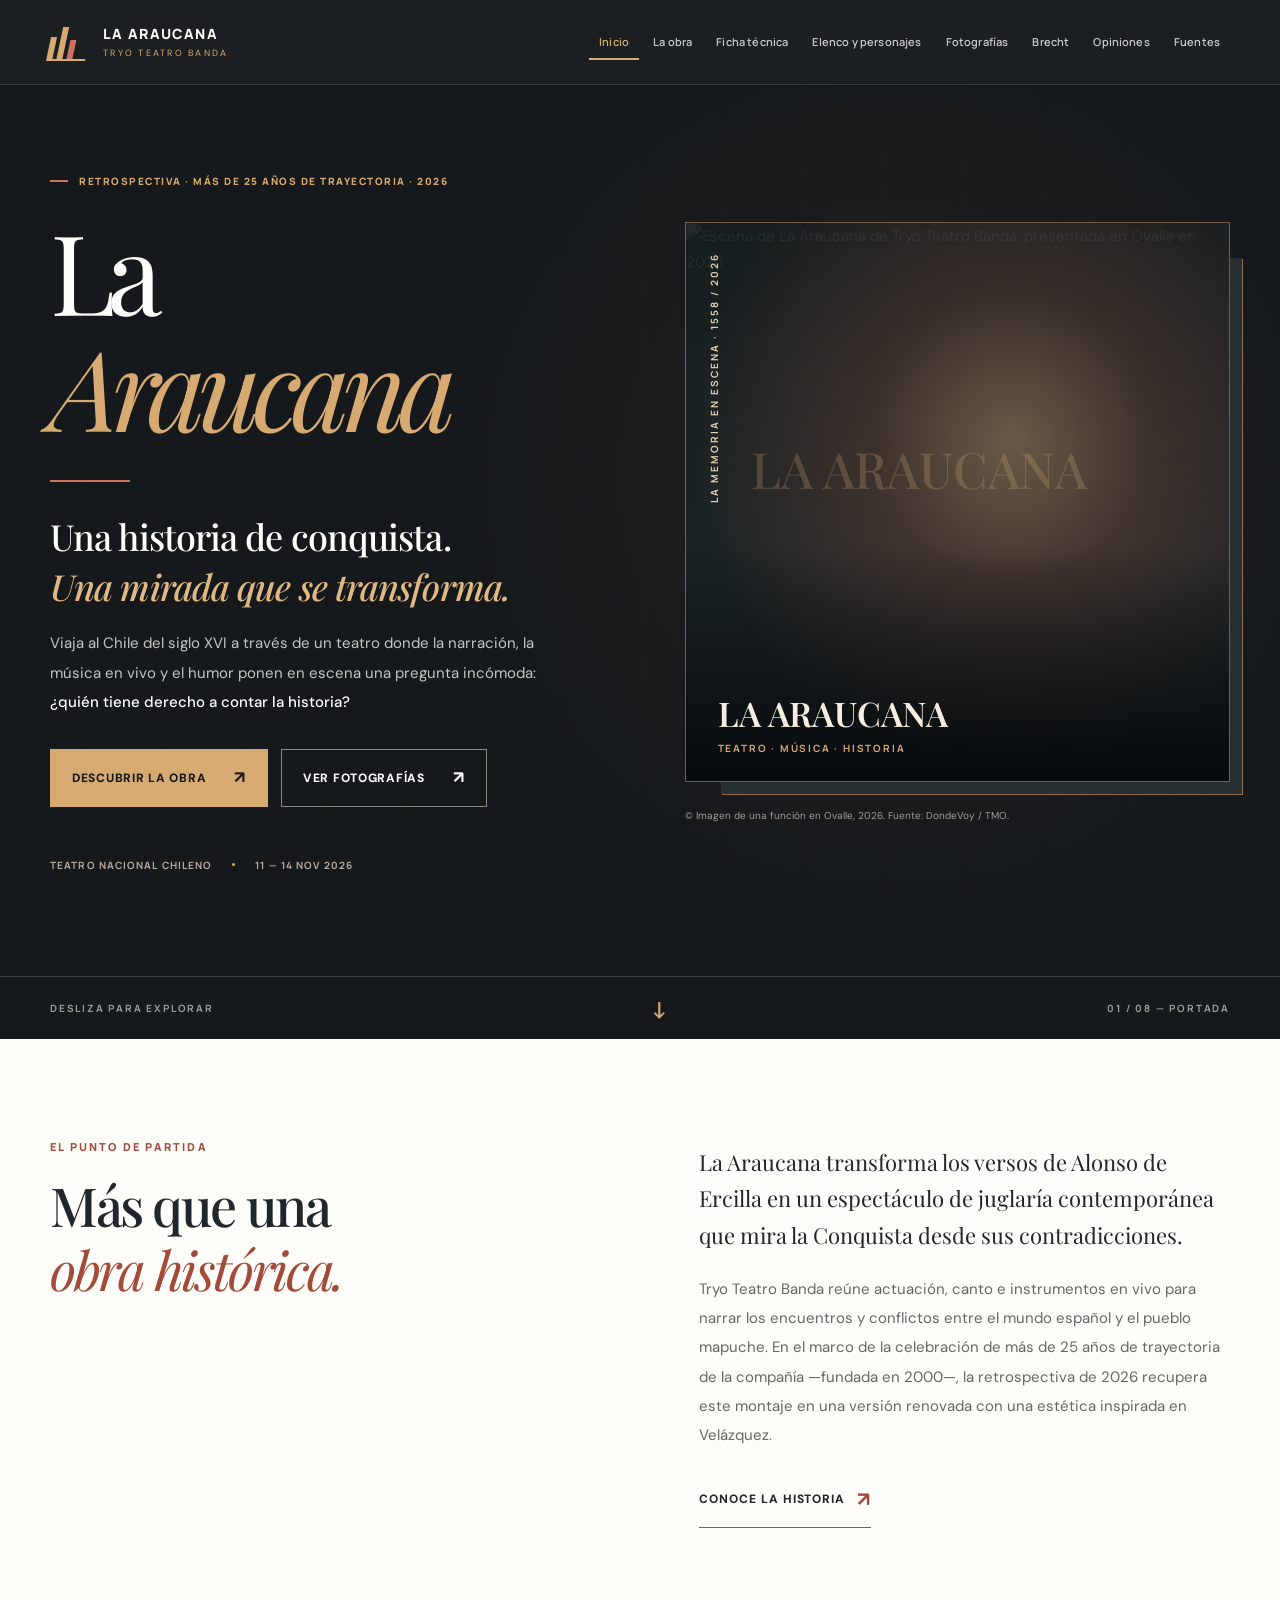
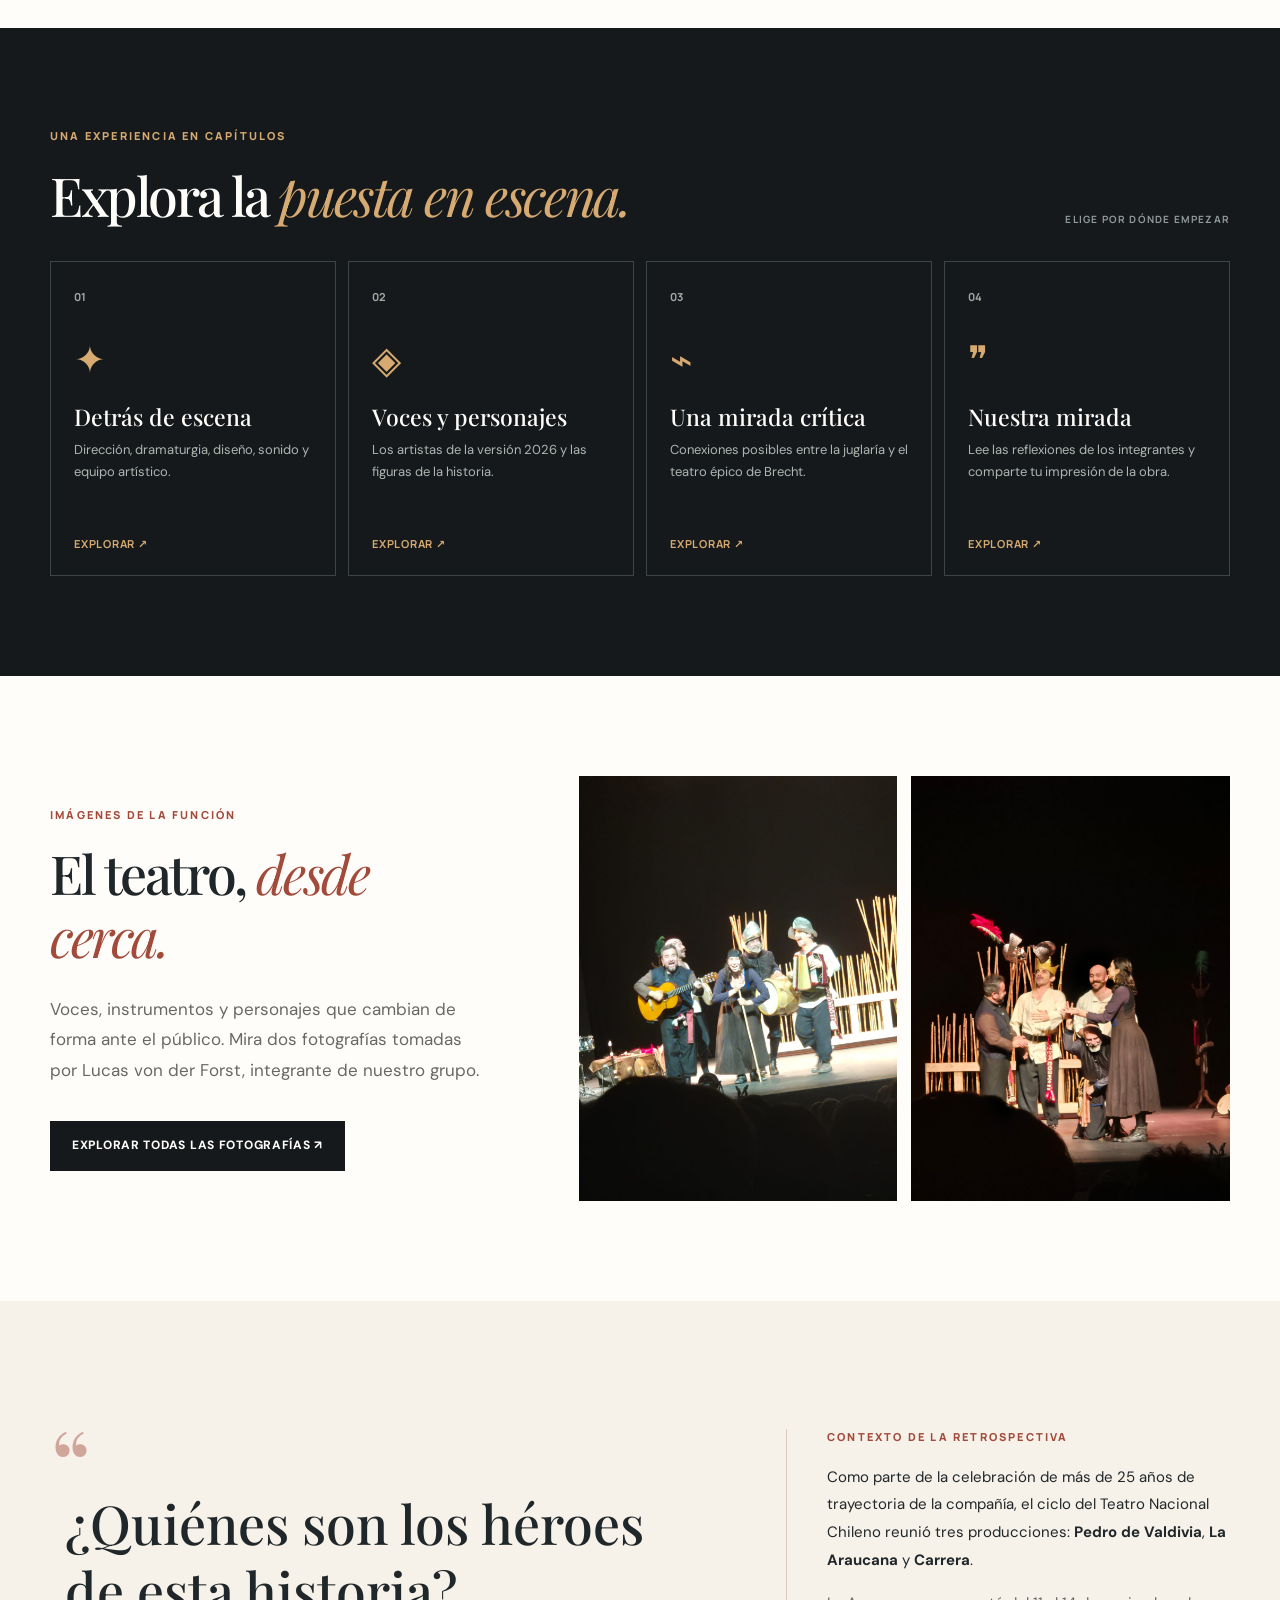
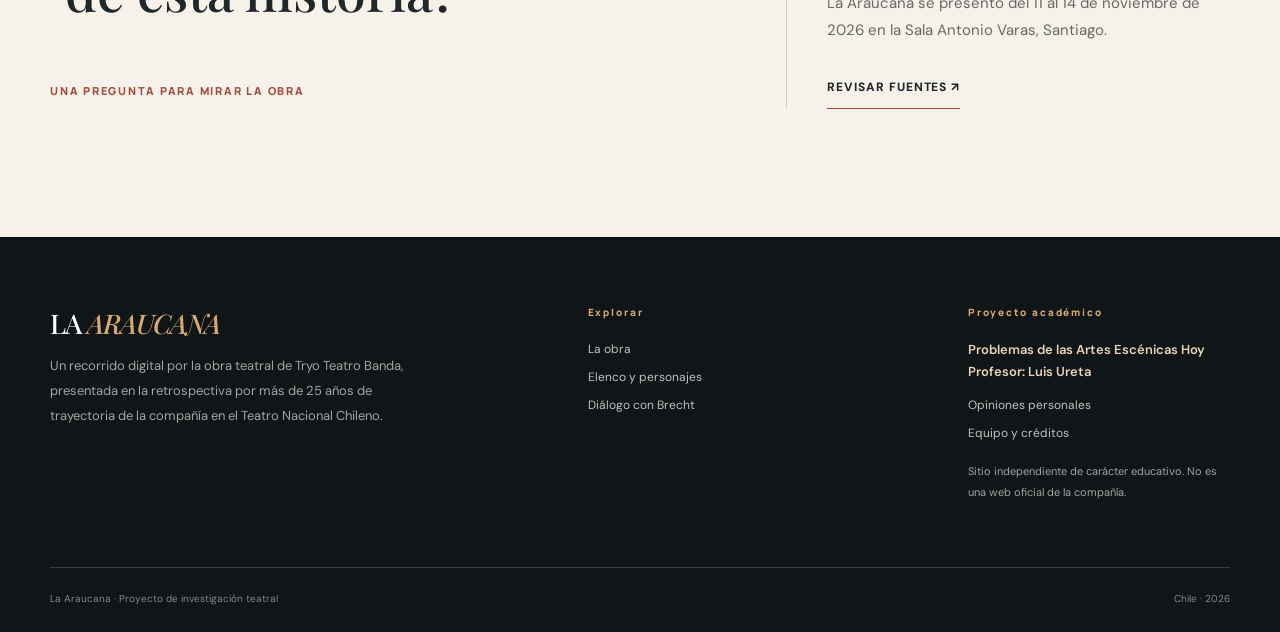
==== index.html @ 168eae2e "Initial commit via Netlify [skip ci]" ====
<!DOCTYPE html>
<html lang="es-CL">
<head>
  <meta charset="utf-8"><meta name="viewport" content="width=device-width, initial-scale=1">
  <meta name="description" content="Descubre La Araucana, obra de Tryo Teatro Banda en la retrospectiva de 2026.">
  <meta name="theme-color" content="#15191c">
  <title>Inicio · La Araucana | Tryo Teatro Banda</title>
  <link rel="icon" href="assets/favicon.svg" type="image/svg+xml">
  <link rel="preconnect" href="https://fonts.googleapis.com">
  <link rel="preconnect" href="https://fonts.gstatic.com" crossorigin>
  <link href="https://fonts.googleapis.com/css2?family=DM+Sans:wght@400;500;600;700&family=Manrope:wght@400;500;600;700;800&family=Playfair+Display:wght@400;500;600;700;800&display=swap" rel="stylesheet">
  <link rel="stylesheet" href="css/styles.css">
</head>
<body data-page="index">
  <div class="scroll-progress" id="progress"></div>
  <a href="#principal" class="skip">Saltar al contenido</a>
  <header class="topbar">
    <div class="topbar-inner wrap">
      <a class="brand" href="index.html" aria-label="La Araucana, volver a inicio"><span class="mark" aria-hidden="true"><span></span><span></span><span></span></span><span class="brand-text"><strong>LA ARAUCANA</strong><small>TRYO TEATRO BANDA</small></span></a>
      <button class="menu-toggle" aria-label="Abrir navegación" aria-expanded="false" aria-controls="site-nav"><span></span><span></span><span></span></button>
      <nav class="site-nav" id="site-nav" aria-label="Navegación principal"><a href="index.html" class="nav-link is-active">Inicio</a><a href="obra.html" class="nav-link ">La obra</a><a href="ficha.html" class="nav-link ">Ficha técnica</a><a href="elenco.html" class="nav-link ">Elenco y personajes</a><a href="galeria.html" class="nav-link ">Fotografías</a><a href="brecht.html" class="nav-link ">Brecht</a><a href="opiniones.html" class="nav-link ">Opiniones</a><a href="fuentes.html" class="nav-link ">Fuentes</a></nav>
    </div>
  </header>
  <main id="principal">
<section class="hero full-bleed">
 <div class="hero-pattern"></div>
 <div class="wrap hero-grid">
  <div class="hero-copy fade-up">
   <div class="eyebrow"><span class="line-dot"></span> RETROSPECTIVA · MÁS DE 25 AÑOS DE TRAYECTORIA · 2026</div>
   <h1>La <em>Araucana</em><span class="heading-rule"></span></h1>
   <p class="hero-subtitle">Una historia de conquista. <br><i>Una mirada que se transforma.</i></p>
   <p class="hero-text">Viaja al Chile del siglo XVI a través de un teatro donde la narración, la música en vivo y el humor ponen en escena una pregunta incómoda: <strong>¿quién tiene derecho a contar la historia?</strong></p>
   <div class="hero-actions"><a class="button button-gold" href="obra.html">Descubrir la obra <span aria-hidden="true">↗</span></a><a class="button button-outline" href="galeria.html">Ver fotografías <span aria-hidden="true">↗</span></a></div>
   <div class="hero-meta"><span>TEATRO NACIONAL CHILENO</span><span class="meta-divider"></span><span>11 — 14 NOV 2026</span></div>
  </div>
  <div class="hero-art fade-up" style="--delay:150ms">
   <div class="art-frame"><div class="art-grain"></div><img src="https://dondevoy.cl/storage/event-images/discovered/2026/06/a11fb6b6-598c-489b-8b5e-9c3e6ddb1957.jpg" loading="eager" alt="Escena de La Araucana de Tryo Teatro Banda, presentada en Ovalle en 2026" data-img-fallback><div class="art-overlay"></div><div class="art-vertical">LA MEMORIA EN ESCENA · 1558 / 2026</div><div class="art-caption">LA ARAUCANA <span>TEATRO · MÚSICA · HISTORIA</span></div></div>
   <div class="art-corner">© Imagen de una función en Ovalle, 2026. Fuente: DondeVoy / TMO.</div>
  </div>
 </div>
 <div class="hero-bottom"><div class="wrap hero-bottom-inner"><span>DESLIZA PARA EXPLORAR</span><span class="scroll-arrow">↓</span><span>01 / 08 — PORTADA</span></div></div>
</section>
<section class="section section-light"><div class="wrap intro-grid"><div><div class="kicker">EL PUNTO DE PARTIDA</div><h2 class="display">Más que una<br><em>obra histórica.</em></h2></div><div><p class="lead">La Araucana transforma los versos de Alonso de Ercilla en un espectáculo de juglaría contemporánea que mira la Conquista desde sus contradicciones.</p><p>Tryo Teatro Banda reúne actuación, canto e instrumentos en vivo para narrar los encuentros y conflictos entre el mundo español y el pueblo mapuche. En el marco de la celebración de más de 25 años de trayectoria de la compañía —fundada en 2000—, la retrospectiva de 2026 recupera este montaje en una versión renovada con una estética inspirada en Velázquez.</p><a class="text-link" href="obra.html">Conoce la historia <span>↗</span></a></div></div></section>
<section class="section section-dark"><div class="wrap"><div class="section-head"><div><div class="kicker gold">UNA EXPERIENCIA EN CAPÍTULOS</div><h2 class="display white">Explora la <em>puesta en escena.</em></h2></div><span class="side-note">ELIGE POR DÓNDE EMPEZAR</span></div><div class="feature-grid">
<a class="feature-card" href="ficha.html"><span class="feature-number">01</span><span class="feature-symbol">✦</span><h3>Detrás de escena</h3><p>Dirección, dramaturgia, diseño, sonido y equipo artístico.</p><span class="feature-arrow">Explorar ↗</span></a>
<a class="feature-card" href="elenco.html"><span class="feature-number">02</span><span class="feature-symbol">◈</span><h3>Voces y personajes</h3><p>Los artistas de la versión 2026 y las figuras de la historia.</p><span class="feature-arrow">Explorar ↗</span></a>
<a class="feature-card" href="brecht.html"><span class="feature-number">03</span><span class="feature-symbol">⌁</span><h3>Una mirada crítica</h3><p>Conexiones posibles entre la juglaría y el teatro épico de Brecht.</p><span class="feature-arrow">Explorar ↗</span></a>
<a class="feature-card" href="opiniones.html"><span class="feature-number">04</span><span class="feature-symbol">❞</span><h3>Nuestra mirada</h3><p>Lee las reflexiones de los integrantes y comparte tu impresión de la obra.</p><span class="feature-arrow">Explorar ↗</span></a>
</div></div></section>
<section class="section section-light"><div class="wrap home-photo-section"><div><div class="kicker">IMÁGENES DE LA FUNCIÓN</div><h2 class="display">El teatro, <em>desde cerca.</em></h2><p class="section-lead">Voces, instrumentos y personajes que cambian de forma ante el público. Mira dos fotografías tomadas por Lucas von der Forst, integrante de nuestro grupo.</p><a class="button button-dark" href="galeria.html">Explorar todas las fotografías ↗</a></div><div class="home-photo-grid"><a href="galeria.html" aria-label="Visitar galería de fotografías"><img loading="lazy" src="assets/funcion-foto-01.jpg" alt="Actores músicos interpretando La Araucana en escena"></a><a href="galeria.html" aria-label="Visitar galería de fotografías"><img loading="lazy" src="assets/funcion-foto-02.jpg" alt="Personajes de La Araucana durante una escena"></a></div></div></section>
<section class="section section-parchment"><div class="wrap poster-strip"><div class="poster-quote"><span>“</span><p>¿Quiénes son los héroes<br>de esta historia?</p><small>UNA PREGUNTA PARA MIRAR LA OBRA</small></div><div class="poster-aside"><div class="kicker">CONTEXTO DE LA RETROSPECTIVA</div><p>Como parte de la celebración de más de 25 años de trayectoria de la compañía, el ciclo del Teatro Nacional Chileno reunió tres producciones: <strong>Pedro de Valdivia</strong>, <strong>La Araucana</strong> y <strong>Carrera</strong>.</p><p class="muted">La Araucana se presentó del 11 al 14 de noviembre de 2026 en la Sala Antonio Varas, Santiago.</p><a class="text-link" href="fuentes.html">Revisar fuentes ↗</a></div></div></section>
</main>
  <footer class="footer">
    <div class="wrap footer-grid">
      <div><div class="footer-brand">LA <em>ARAUCANA</em></div><p>Un recorrido digital por la obra teatral de Tryo Teatro Banda, presentada en la retrospectiva por más de 25 años de trayectoria de la compañía en el Teatro Nacional Chileno.</p></div>
      <div><div class="footer-eyebrow">Explorar</div><a href="obra.html">La obra</a><a href="elenco.html">Elenco y personajes</a><a href="brecht.html">Diálogo con Brecht</a></div>
      <div><div class="footer-eyebrow">Proyecto académico</div><p class="footer-course">Problemas de las Artes Escénicas Hoy<br>Profesor: Luis Ureta</p><a href="opiniones.html">Opiniones personales</a><a href="fuentes.html#equipo">Equipo y créditos</a><p class="footer-small">Sitio independiente de carácter educativo. No es una web oficial de la compañía.</p></div>
    </div><div class="wrap footer-bottom"><span>La Araucana · Proyecto de investigación teatral</span><span>Chile · 2026</span></div>
  </footer>
  <script defer src="js/main.js"></script>
</body></html>
---- css/styles.css ----
:root{--dark:#15191c;--dark2:#20272a;--dark3:#292e30;--paper:#f6f1e9;--white:#fffdf9;--pale:#ede5d8;--gold:#d6aa70;--red:#a34b3b;--red-light:#cb7160;--ink:#20272a;--muted:#686865;--border:#d8cdbc;--border-dark:#444848;--font-body:'DM Sans',system-ui,-apple-system,sans-serif;--font-heading:'Playfair Display',Georgia,serif;--font-display:'Manrope',system-ui,sans-serif}
*{box-sizing:border-box}html{scroll-behavior:smooth}body{margin:0;font:400 15px/1.75 var(--font-body);color:var(--ink);background:var(--paper);-webkit-font-smoothing:antialiased}a{color:inherit;text-decoration:none}a:focus-visible,button:focus-visible,input:focus-visible,textarea:focus-visible,select:focus-visible{outline:3px solid var(--gold);outline-offset:3px}button,input,textarea,select{font:inherit}button{cursor:pointer}img{max-width:100%;display:block}.wrap{width:min(1180px,calc(100% - 64px));margin-inline:auto}.skip{position:absolute;top:-100px;left:20px;z-index:999;color:#fff;background:var(--red);padding:8px 16px}.skip:focus{top:12px}.scroll-progress{position:fixed;top:0;left:0;height:3px;width:0;background:var(--gold);z-index:9999;pointer-events:none}.topbar{position:sticky;top:0;z-index:100;background:rgba(20,24,27,.97);color:var(--white);border-bottom:1px solid rgba(255,255,255,.12);backdrop-filter:blur(20px)}.topbar-inner{min-height:84px;display:flex;align-items:center;justify-content:space-between;gap:30px}.brand{display:flex;align-items:center;gap:14px;flex-shrink:0}.brand-text{display:flex;flex-direction:column;line-height:1.15;letter-spacing:.09em}.brand-text strong{font-family:var(--font-display);font-weight:800;font-size:14px}.brand-text small{font-size:9px;color:var(--gold);letter-spacing:.25em;margin-top:6px}.mark{height:38px;width:39px;position:relative;display:flex;align-items:flex-end;gap:4px;border-bottom:2px solid var(--gold);transform:skew(-12deg)}.mark span{width:6px;background:var(--gold);height:22px}.mark span:nth-child(2){height:32px}.mark span:nth-child(3){height:19px;background:var(--red-light)}.site-nav{display:flex;gap:4px;align-items:center;flex-wrap:wrap;justify-content:flex-end}.nav-link{font:600 11px/1.2 var(--font-display);padding:11px 10px;letter-spacing:.015em;color:#c8cbc8;transition:.2s}.nav-link:hover,.nav-link.is-active{color:var(--gold)}.nav-link.is-active{box-shadow:inset 0 -2px var(--gold)}.menu-toggle{display:none;background:none;border:0;padding:12px}.menu-toggle span{display:block;background:#f8efe4;width:25px;height:2px;margin:5px}
.section{padding:100px 0}.section-light{background:var(--white)}.section-parchment{background:var(--paper)}.section-dark{background:var(--dark);color:var(--white)}.kicker,.eyebrow{font:800 11px/1.4 var(--font-display);letter-spacing:.2em;text-transform:uppercase;color:var(--red);margin-bottom:19px}.kicker.gold{color:var(--gold)}.display{font:500 clamp(34px,4.2vw,59px)/1.18 var(--font-heading);letter-spacing:-.045em;margin:0 0 26px}.display em,.page-title em{font-weight:400;color:var(--red);font-style:italic}.display.white{color:var(--white)}.display.white em{color:var(--gold)}.lead{font-size:22px;line-height:1.65;font-family:var(--font-heading);margin-top:0}.large-copy{font:400 23px/1.55 var(--font-heading);margin-top:0}.section p{max-width:760px}.section-lead{font-size:17px;line-height:1.8;color:var(--muted);max-width:755px;margin:0 0 35px}.section-dark .section-lead{color:#abb1af}.text-link{display:inline-flex;align-items:center;gap:12px;font-weight:800;font-size:12px;letter-spacing:.08em;text-transform:uppercase;border-bottom:1px solid var(--red);padding-bottom:10px;margin-top:17px}.text-link span{color:var(--red);font-size:20px}.button{display:inline-flex;align-items:center;justify-content:space-between;gap:28px;min-height:50px;padding:13px 21px;font-weight:800;font-size:12px;text-transform:uppercase;letter-spacing:.06em;transition:transform .2s,background .2s;border:1px solid transparent;white-space:nowrap}.button:hover{transform:translateY(-3px)}.button span{font-size:17px}.button-gold{background:var(--gold);color:#15191c}.button-gold:hover{background:#e5c194}.button-red{background:var(--red);color:#fff}.button-red:hover{background:#853a30}.button-outline{color:#fff;border-color:#8b897f;background:transparent}.button-outline:hover{border-color:var(--gold);color:var(--gold)}.fade-up{animation:fadeup .85s ease both;animation-delay:var(--delay,0ms)}@keyframes fadeup{from{transform:translateY(20px);opacity:0}to{transform:none;opacity:1}}
/* HERO */
.hero{background:var(--dark);color:var(--white);overflow:hidden;position:relative}.hero-pattern{position:absolute;inset:0;background:radial-gradient(circle at 70% 41%,rgba(179,86,61,.16),transparent 42%),linear-gradient(90deg,rgba(215,180,125,.028) 1px,transparent 1px);background-size:auto,80px 80px;opacity:.7;pointer-events:none}.hero-grid{position:relative;display:grid;grid-template-columns:1fr .93fr;align-items:center;gap:48px;min-height:690px;padding-top:65px;padding-bottom:80px}.hero-copy{padding:24px 0}.eyebrow{color:var(--gold);display:flex;align-items:center;gap:11px;letter-spacing:.15em;font-size:10px}.line-dot{width:18px;height:2px;background:var(--red-light);display:inline-block}.hero h1{font:400 clamp(66px,8.7vw,123px)/1.04 var(--font-heading);letter-spacing:-.075em;margin:25px 0 29px}.hero h1 em{display:block;font-style:italic;color:var(--gold);font-weight:400}.heading-rule{display:block;width:80px;height:2px;background:var(--red-light);margin-top:35px}.hero-subtitle{font:500 clamp(25px,3vw,36px)/1.4 var(--font-heading);margin:0 0 18px;letter-spacing:-.025em}.hero-subtitle i{color:#e0b883}.hero-text{color:#c4c7c4;font-size:15px;max-width:510px;line-height:1.95}.hero-text strong{color:#fff;font-weight:500}.hero-actions{display:flex;gap:13px;flex-wrap:wrap;margin-top:32px}.hero-meta{display:flex;align-items:center;gap:20px;color:#b9aaa0;font:700 10px var(--font-display);letter-spacing:.11em;margin-top:51px}.meta-divider{height:3px;width:3px;border-radius:50%;background:var(--gold)}.hero-art{min-width:0;align-self:center}.art-frame{height:560px;position:relative;border:1px solid #755c4b;overflow:hidden;background:radial-gradient(ellipse at 60% 38%,#726049 0%,#41342f 30%,#1b2325 70%);box-shadow:24px 24px 0 -12px #262e30,25px 25px 0 -12px #916d4e}.art-frame img{position:absolute;width:100%;height:100%;object-fit:cover;object-position:center;filter:saturate(.75) contrast(1.05)}.art-overlay{position:absolute;inset:0;background:linear-gradient(0deg,rgba(6,9,11,.95),transparent 42%,rgba(6,9,11,.23))}.art-grain{position:absolute;inset:0;background-image:repeating-linear-gradient(90deg,transparent 0,transparent 3px,rgba(255,255,255,.01) 4px);z-index:1;pointer-events:none}.art-vertical{position:absolute;top:30px;left:21px;writing-mode:vertical-rl;transform:rotate(180deg);letter-spacing:.2em;font:700 10px var(--font-display);color:#e4cead;z-index:2}.art-caption{position:absolute;bottom:26px;left:32px;right:20px;font:600 34px/1.2 var(--font-heading);color:#f5eee0;z-index:2}.art-caption span{display:block;font:700 10px var(--font-display);letter-spacing:.18em;color:var(--gold);margin-top:7px}.art-corner{color:#9e9e98;margin-top:25px;font-size:10px}.hero-bottom{position:relative;border-top:1px solid #3c4141}.hero-bottom-inner{display:flex;align-items:center;justify-content:space-between;min-height:62px;color:#9ba09b;font:700 10px var(--font-display);letter-spacing:.18em}.scroll-arrow{color:var(--gold);font-size:23px}.intro-grid{display:grid;grid-template-columns:1fr 1fr;gap:10%;align-items:start}.intro-grid>div:last-child{padding-top:5px}.intro-grid p:not(.lead){color:#646763;line-height:1.95}.section-head{display:flex;align-items:end;justify-content:space-between;gap:20px;margin-bottom:35px}.section-head .display{margin-bottom:0}.side-note{color:#909b9a;font:700 10px var(--font-display);letter-spacing:.12em}.feature-grid{display:grid;grid-template-columns:repeat(4,1fr);gap:12px}.feature-card{border:1px solid #3d4644;padding:27px 23px 24px;min-height:315px;display:flex;flex-direction:column;position:relative;transition:background .2s,border-color .2s,transform .2s}.feature-card:hover{background:#252e2f;border-color:var(--gold);transform:translateY(-4px)}.feature-number{color:#a7aaa4;font:700 11px var(--font-display)}.feature-symbol{display:block;color:var(--gold);font-size:38px;margin-top:23px}.feature-card h3{font:500 23px var(--font-heading);margin:7px 0 7px}.feature-card p{color:#afb6b1;margin:0 0 20px;font-size:13px}.feature-arrow{color:var(--gold);font:700 11px var(--font-display);letter-spacing:.07em;text-transform:uppercase;margin-top:auto}.poster-strip{display:grid;grid-template-columns:1.2fr .8fr;gap:70px;align-items:center}.poster-quote{padding:34px 0;position:relative}.poster-quote>span{position:absolute;font:100px var(--font-heading);color:var(--red);opacity:.45;top:-5px}.poster-quote p{font:500 clamp(27px,4.2vw,60px)/1.25 var(--font-heading);padding-left:15px;position:relative}.poster-quote small{font:800 11px var(--font-display);letter-spacing:.16em;color:var(--red)}.poster-aside{border-left:1px solid var(--border);padding-left:40px}.poster-aside p{line-height:1.85}.muted{color:var(--muted)}
/* PAGE */
.page-banner{background:radial-gradient(circle at 82% 32%,rgba(174,99,71,.20),transparent 32%),var(--dark);color:var(--white);padding:50px 0 91px;position:relative;overflow:hidden}.page-banner:after{content:"";position:absolute;width:330px;height:330px;border:1px solid rgba(214,170,112,.16);border-radius:50%;right:3%;bottom:-170px;box-shadow:0 0 0 85px rgba(214,170,112,.024),0 0 0 170px rgba(214,170,112,.017);pointer-events:none}.breadcrumb{font-size:11px;color:#b5b9b4;display:flex;gap:10px;align-items:center;margin-bottom:51px}.breadcrumb a:hover{color:var(--gold)}.page-title{font:500 clamp(55px,7.4vw,100px)/1.09 var(--font-heading);letter-spacing:-.065em;margin:0 0 22px;max-width:970px}.accent-dot{color:var(--gold)}.small-and{font-style:italic;color:var(--gold);font-size:.65em}.page-intro{font:400 19px/1.7 var(--font-body);max-width:660px;color:#c4c9c3;margin:0}.content-2col{display:grid;grid-template-columns:1.06fr .84fr;gap:12%;align-items:start}.content-2col p{line-height:1.95}.info-panel{background:#f4ebdd;padding:37px 35px;border-top:3px solid var(--red);box-shadow:12px 12px 0 #e6dac8}.panel-title{font:800 11px var(--font-display);letter-spacing:.19em;color:var(--red);margin-bottom:20px}.fact-row{display:flex;justify-content:space-between;gap:20px;padding:14px 0;border-bottom:1px solid #d4c6b7}.fact-row span{font-size:12px;color:#7b736b;max-width:44%}.fact-row strong{font-size:13px;font-weight:700;text-align:right;max-width:58%}.inline-source{font-size:11px;color:var(--red);display:block;margin-top:25px}.timeline{max-width:920px;margin:56px auto 0;border-left:1px solid #c8b5a2}.timeline-item{display:grid;grid-template-columns:90px 1fr;gap:20px;margin-left:-27px;margin-bottom:38px}.timeline-item:last-child{margin-bottom:0}.time-point{height:53px;width:53px;display:grid;place-items:center;border-radius:50%;background:var(--red);color:#fff;font:800 13px var(--font-display)}.timeline-item h3{margin:0 0 7px;font:500 24px var(--font-heading)}.timeline-item p{margin:0;color:#64645d}.three-grid{display:grid;grid-template-columns:repeat(3,1fr);gap:16px;margin-top:42px}.dark-tile{border-top:1px solid #79634a;padding:28px 20px 10px 0}.dark-tile>span{font-size:12px;font-weight:700;color:var(--gold)}.dark-tile h3{font:500 29px var(--font-heading);margin:18px 0 12px}.dark-tile p{color:#afb6b1;line-height:1.8}.end-cta{border-top:1px solid #3f4444;margin-top:52px;padding-top:30px;display:flex;align-items:center;justify-content:space-between;gap:20px}.end-cta>span{font:400 22px var(--font-heading)}
/* FICHA */
.stats-grid{display:grid;grid-template-columns:repeat(4,1fr);gap:14px}.stat-card{background:var(--paper);border-top:3px solid var(--red);padding:26px 22px;min-height:160px}.stat-card span,.stat-card small{display:block;font:700 10px var(--font-display);letter-spacing:.1em;color:var(--muted)}.stat-card strong{display:block;font:500 clamp(22px,2.1vw,32px) var(--font-heading);margin:14px 0 9px}.stat-card small{line-height:1.6;letter-spacing:0}.credits-grid{display:grid;grid-template-columns:repeat(2,1fr);gap:13px;margin-top:37px}.credit-box{border:1px solid var(--border);background:rgba(255,255,255,.3);min-height:127px;padding:25px 24px}.credit-box span{display:block;font:800 10px var(--font-display);letter-spacing:.16em;color:var(--red);margin-bottom:13px}.credit-box strong{font:500 21px/1.5 var(--font-heading)}.source-note{margin-top:30px;border-left:3px solid var(--red);padding:15px 18px;background:#e9dfd1;font-size:13px;line-height:1.8;color:#625e58}.source-note a{color:var(--red);text-decoration:underline;text-underline-offset:3px}.tech-grid{display:grid;grid-template-columns:repeat(4,1fr);gap:13px;margin-top:38px}.tech-card{background:#232a2c;padding:28px 22px;border:1px solid #3d4140}.tech-icon{font:32px var(--font-heading);color:var(--gold)}.tech-card h3{font:500 22px var(--font-heading);margin:21px 0 10px}.tech-card p{font-size:13px;color:#b8bfba}.section-footnote{color:#8c9591;font-size:11px;margin-top:32px}.section-footnote a{color:var(--gold);text-decoration:underline}
/* ELENCO */
.performer-grid{display:grid;grid-template-columns:repeat(5,minmax(0,1fr));gap:12px}.performer-card{background:var(--paper);padding:22px 16px 27px;border-bottom:3px solid var(--red);min-height:258px}.performer-monogram{width:70px;height:70px;border-radius:50%;background:#e9d6c1;display:grid;place-items:center;font:500 25px var(--font-heading);color:#905043;margin-bottom:26px}.performer-tag{font:800 9px var(--font-display);letter-spacing:.12em;color:var(--red)}.performer-card h3{font:500 22px/1.3 var(--font-heading);margin:10px 0}.performer-card p{font-size:12px;color:var(--muted)}.character-grid{display:grid;grid-template-columns:repeat(2,1fr);gap:13px;margin-top:33px}.character-card{border:1px solid var(--border);display:flex;gap:22px;padding:27px;background:rgba(255,255,255,.35)}.char-number{font:500 29px var(--font-heading);color:var(--red);opacity:.75;min-width:38px}.char-role{color:var(--red);font:800 10px var(--font-display);letter-spacing:.1em;text-transform:uppercase}.character-card h3{font:500 27px var(--font-heading);margin:7px 0}.character-card p{font-size:13px;color:#64645d;margin:0}.small-muted{color:var(--muted);font-size:12px;margin-top:27px}.small-muted a{color:var(--red);text-decoration:underline}.centered-cta{text-align:center}.centered-cta p{max-width:650px;margin:0 auto 28px;color:#b9c1ba}.centered-cta .display{margin-bottom:22px}
/* PHOTOS */
.gallery-grid{display:grid;grid-template-columns:1.2fr 1fr;gap:25px;margin-top:38px}.gallery-figure{margin:0;min-width:0}.gallery-button{background:none;border:0;padding:0;display:block;width:100%;text-align:left}.photo-wrap{position:relative;overflow:hidden;background:radial-gradient(circle at 65% 35%,#776148,#2a2a29 70%);height:385px}.gallery-featured .photo-wrap{height:385px}.photo-wrap img{height:100%;width:100%;object-fit:cover;transition:transform .3s}.gallery-button:hover img{transform:scale(1.04)}.zoom-corner{position:absolute;bottom:0;right:0;background:var(--gold);padding:13px 19px;font:800 10px var(--font-display);letter-spacing:.12em;color:var(--dark)}.gallery-figure figcaption{display:flex;flex-direction:column;gap:5px;padding:19px 0}.gallery-figure figcaption span{font:800 11px var(--font-display);color:var(--red);letter-spacing:.12em}.gallery-figure figcaption strong{font:500 22px var(--font-heading)}.gallery-figure figcaption small{font-size:11px;color:#746d64;line-height:1.7}.gallery-figure figcaption a{color:var(--red);text-decoration:underline}.resource-grid{display:grid;grid-template-columns:repeat(3,1fr);gap:13px;margin-top:38px}.resource-card{background:#fffaf1;padding:26px;border:1px solid var(--border);transition:transform .2s,border-color .2s}.resource-card:hover{transform:translateY(-3px);border-color:var(--red)}.resource-card span{font:800 10px var(--font-display);letter-spacing:.12em;color:var(--red)}.resource-card h3{font:500 25px var(--font-heading);margin:24px 0 10px}.resource-card p{font-size:13px;color:var(--muted);min-height:65px}.resource-card strong{font-size:12px;color:var(--red)}.lightbox[hidden]{display:none}.lightbox{position:fixed;inset:0;background:rgba(0,0,0,.94);z-index:500;display:flex;flex-direction:column;align-items:center;justify-content:center;padding:6vh 5vw}.lightbox img{max-height:75vh;max-width:90vw;object-fit:contain;box-shadow:0 0 0 1px #4a4a47}.lightbox-caption{color:#f6e9d8;text-align:center;margin-top:18px;max-width:640px;font-size:12px}.lightbox-close{position:absolute;right:27px;top:20px;background:transparent;color:#fff;border:1px solid #747474;width:40px;height:40px}
/* BRECHT */
.quote-panel{background:#e9decf;padding:45px 44px;border-left:3px solid var(--red)}.quote-glyph{color:var(--red);font:100px/0.6 var(--font-heading);margin-top:17px}.quote-panel p{font:500 clamp(22px,2.6vw,32px)/1.55 var(--font-heading);margin:22px 0}.quote-panel p em{color:var(--red)}.quote-panel span{font:800 10px var(--font-display);letter-spacing:.15em;color:#7c6658}.brecht-stack{display:grid;grid-template-columns:repeat(2,1fr);gap:17px;margin-top:40px}.brecht-card{display:flex;align-items:flex-start;gap:25px;background:#fffaf3;padding:29px 30px;border:1px solid #ddd1c3}.brecht-index{font:400 45px var(--font-heading);color:var(--red);line-height:1}.tag{font:800 10px var(--font-display);letter-spacing:.13em;color:var(--red)}.brecht-card h3{font:500 26px var(--font-heading);margin:14px 0}.brecht-card p{font-size:13px;line-height:1.8;color:#454744}.interpretation{border-top:1px solid var(--border);padding-top:16px;margin-top:18px;color:#915045;font-size:13px;font-style:italic}.analysis-banner{display:grid;grid-template-columns:1fr 1fr;gap:12%}.discussion-questions p{font:400 18px/1.6 var(--font-heading);padding:0 0 16px;border-bottom:1px solid #3f4646;margin:0 0 16px;color:#e0e0d8}.discussion-questions .button{margin-top:15px}
/* OPINIONS */
.opinion-top{display:grid;grid-template-columns:1.1fr .65fr;gap:12%;align-items:center;margin-bottom:40px}.opinion-side{background:#f0e4d7;padding:28px 32px;border-left:3px solid var(--red)}.opinion-side-num{color:var(--red);font-size:35px}.opinion-side strong{font:500 21px var(--font-heading)}.opinion-side p{font-size:13px;color:var(--muted)}.opinion-workspace{display:grid;grid-template-columns:1.1fr .75fr;gap:18px;align-items:start}.opinion-form{background:var(--paper);border:1px solid var(--border);padding:36px}.form-heading{display:flex;align-items:center;gap:14px;margin-bottom:22px}.number-round{width:35px;height:35px;display:grid;place-items:center;background:var(--red);color:#fff;font-size:11px;font-weight:800;border-radius:50%}.form-heading h3{font:500 27px var(--font-heading);margin:0}.opinion-form label{display:block;font-size:12px;font-weight:800;margin:18px 0 8px;color:#383c3a}.opinion-form input,.opinion-form select,.opinion-form textarea{width:100%;background:#fffdfa;color:#262928;border:1px solid #cfc1b0;border-radius:0;padding:13px 14px;outline-offset:-1px}.opinion-form textarea{resize:vertical;min-height:175px}.form-bottom{display:flex;justify-content:space-between;align-items:center;gap:12px;margin-top:17px}.form-bottom span{font-size:11px;color:var(--muted)}.form-status{font-size:12px;color:#476a4b;min-height:20px}.opinion-steps{padding:35px;background:#20272a;color:#fff}.opinion-steps h3{font:500 26px/1.35 var(--font-heading)}.opinion-steps ol{padding-left:23px}.opinion-steps li{padding:11px 0;color:#d5d6d2;border-bottom:1px solid #3e4545;font-size:13px}.important-box{margin-top:29px;background:#32383a;border-left:2px solid var(--gold);padding:17px}.important-box strong{color:var(--gold);font-size:12px}.important-box p{font-size:12px;color:#bec4be;margin:8px 0 0}.published-heading{margin:95px 0 24px;display:flex;justify-content:space-between;align-items:end;gap:30px}.published-heading .display{margin:0}.editor-toolbar{display:flex;gap:8px;flex-wrap:wrap;justify-content:end}.mini-button{padding:10px 13px;border:1px solid #c5b5a2;background:transparent;color:#3b3e3e;font-weight:700;font-size:11px}.mini-button:hover{background:#f2e2d0}.mini-dark{background:#303c3f;border-color:#303c3f;color:white}.mini-dark:hover{background:#4b5758}.mini-label{display:inline-flex;align-items:center;cursor:pointer}.opinion-cards{display:grid;grid-template-columns:repeat(2,minmax(0,1fr));gap:17px}.opinion-card{padding:29px;background:var(--paper);border:1px solid #d8ccbf;position:relative;min-height:222px}.opinion-card.placeholder{border:1px dashed #c7b5a1;background:transparent}.opinion-number{font:800 10px var(--font-display);color:var(--red);letter-spacing:.16em}.opinion-card h3{font:500 24px var(--font-heading);margin:16px 0 8px}.opinion-card p{font-size:13px;white-space:pre-wrap;overflow-wrap:anywhere;margin:14px 0}.opinion-card .topic{font:800 10px var(--font-display);color:#9a5648;letter-spacing:.1em;text-transform:uppercase}.opinion-actions{display:flex;gap:9px;margin-top:17px}.opinion-actions button{background:none;border:none;border-bottom:1px solid var(--red);padding:0;font-size:11px;color:var(--red)}.opinion-card.placeholder p{color:#8f8274}.privacy-note{font-size:12px;color:var(--muted);margin-top:19px}
/* SOURCES */
.sources-list{margin-top:40px}.source-item{display:grid;grid-template-columns:70px 1fr;gap:15px;padding:22px 10px;border-bottom:1px solid var(--border)}.source-item>span{font:500 26px var(--font-heading);color:var(--red)}.source-item strong{font:500 21px var(--font-heading)}.source-item p{font-size:13px;color:var(--muted);margin:5px 0}.source-item a{color:var(--red);font-size:12px;font-weight:800}.two-notes{display:grid;grid-template-columns:1fr 1fr;gap:45px;margin-top:30px}.two-notes p{line-height:1.9;color:#c2c6c0}.two-notes strong{color:var(--gold)}
/* FOOTER */
.footer{background:#101517;color:#bdc4c0;padding:68px 0 25px}.footer-grid{display:grid;grid-template-columns:1.6fr 1fr 1fr;gap:10%}.footer-brand{font:500 27px var(--font-heading);letter-spacing:-.04em;color:#fff}.footer-brand em{color:var(--gold)}.footer-grid p{font-size:13px;line-height:1.9;color:#9ca8a2;max-width:365px}.footer-eyebrow{color:var(--gold);font:800 10px var(--font-display);letter-spacing:.19em;margin-bottom:20px}.footer-grid a{display:block;font-size:12px;margin:7px 0}.footer-grid a:hover{color:var(--gold)}.footer-grid .footer-small{font-size:11px;margin-top:17px}.footer-bottom{border-top:1px solid #3a4040;margin-top:53px;padding-top:22px;display:flex;align-items:center;justify-content:space-between;gap:15px;font-size:10px;color:#808b86}
/* graceful fallback image indicator */
.img-failed{opacity:.08!important}.photo-wrap:has(.img-failed):after{content:'Fotografía disponible en la fuente original ↗';position:absolute;left:20px;top:40%;color:#faedd7;font:500 20px var(--font-heading);max-width:220px;pointer-events:none}.art-frame:has(.img-failed):after{content:'LA ARAUCANA';position:absolute;left:12%;top:38%;font:500 50px var(--font-heading);color:#d0ac79;opacity:.25;pointer-events:none}
@media(max-width:1130px){.topbar-inner{gap:15px}.nav-link{font-size:10px;padding:10px 7px}.hero-grid{gap:35px}.hero h1{font-size:clamp(60px,8vw,100px)}.feature-grid,.tech-grid{grid-template-columns:repeat(2,1fr)}.performer-grid{grid-template-columns:repeat(3,1fr)}}
@media(max-width:850px){.wrap{width:min(100% - 40px,700px)}.topbar-inner{min-height:70px}.menu-toggle{display:block}.site-nav{display:none;position:absolute;top:70px;left:0;right:0;padding:15px 20px 22px;background:#171b1e;border-top:1px solid #3a3f3f;box-shadow:0 14px 30px #0006;flex-direction:column;align-items:stretch}.site-nav.open{display:flex}.nav-link{font-size:13px;padding:12px 9px}.nav-link.is-active{box-shadow:inset 3px 0 var(--gold)}.hero-grid{grid-template-columns:1fr;min-height:auto;padding-top:54px;padding-bottom:55px}.hero h1{font-size:clamp(70px,11vw,100px)}.hero-art{max-width:580px}.art-frame{height:410px}.hero-meta{margin-top:30px}.intro-grid,.content-2col,.poster-strip,.analysis-banner,.opinion-top,.opinion-workspace{grid-template-columns:1fr;gap:35px}.section{padding:70px 0}.page-banner{padding:35px 0 65px}.breadcrumb{margin-bottom:36px}.page-title{font-size:clamp(50px,10vw,74px)}.feature-grid,.credits-grid,.brecht-stack{grid-template-columns:repeat(2,1fr)}.stats-grid{grid-template-columns:repeat(2,1fr)}.performer-grid{grid-template-columns:repeat(3,1fr)}.gallery-grid{grid-template-columns:1fr}.photo-wrap{height:380px}.resource-grid{grid-template-columns:1fr}.opinion-side{display:none}.published-heading{align-items:start;flex-direction:column}.editor-toolbar{justify-content:start}.footer-grid{grid-template-columns:1.6fr 1fr;gap:45px}.footer-grid>div:nth-child(3){grid-column:1/-1}.poster-aside{border-left:0;border-top:1px solid var(--border);padding-left:0;padding-top:25px}}
@media(max-width:560px){.wrap{width:calc(100% - 32px)}.section{padding:58px 0}.topbar-inner{min-height:67px}.site-nav{top:67px}.brand-text strong{font-size:13px}.brand-text small{font-size:8px}.hero-grid{gap:22px;padding-top:35px}.hero h1{font-size:clamp(65px,14vw,88px);margin-top:15px}.hero-subtitle{font-size:25px}.hero-actions{flex-direction:column}.hero-actions .button{width:100%}.hero-art{max-width:none}.art-frame{height:350px}.art-caption{font-size:27px}.hero-meta{font-size:9px;gap:10px;flex-wrap:wrap}.hero-bottom-inner{font-size:9px}.hero-bottom-inner>span:last-child{display:none}.display{font-size:39px}.page-title{font-size:clamp(47px,11vw,65px)}.page-intro{font-size:16px}.feature-grid,.tech-grid,.credits-grid,.brecht-stack,.character-grid,.opinion-cards,.two-notes{grid-template-columns:1fr}.feature-card{min-height:235px}.stats-grid{grid-template-columns:repeat(2,1fr)}.stat-card{padding:19px 16px;min-height:145px}.stat-card strong{font-size:22px}.performer-grid{grid-template-columns:repeat(2,1fr)}.performer-card{min-height:225px}.performer-card h3{font-size:19px}.performer-monogram{width:55px;height:55px;margin-bottom:15px}.character-card,.brecht-card{padding:20px;gap:17px}.brecht-index{font-size:36px}.source-item{grid-template-columns:39px 1fr}.section-head,.end-cta,.form-bottom{flex-direction:column;align-items:stretch}.end-cta .button{width:max-content}.opinion-form{padding:20px}.opinion-steps{padding:24px}.footer-grid{grid-template-columns:1fr;gap:27px}.footer-grid>div:nth-child(3){grid-column:auto}.footer-bottom{align-items:flex-start;flex-direction:column}.photo-wrap{height:295px}}
@media(prefers-reduced-motion:reduce){*,*:before,*:after{animation-duration:.01ms!important;scroll-behavior:auto!important;transition-duration:.01ms!important}}

/* PHOTOGRAPHS SUPPLIED FOR THIS PROJECT */
.gallery-grid-personal{grid-template-columns:repeat(2,minmax(0,1fr));gap:28px}
.gallery-grid-personal .photo-wrap-portrait{height:auto;aspect-ratio:3/4;background:#15191c}
.photo-wrap-portrait img{display:block;object-fit:cover;object-position:center}
.home-photo-section{display:grid;grid-template-columns:minmax(260px,.8fr) minmax(0,1.2fr);align-items:center;gap:8%}
.home-photo-grid{display:grid;grid-template-columns:1fr 1fr;gap:14px}
.home-photo-grid a{display:block;overflow:hidden;background:#1c1c1c;aspect-ratio:3/4}
.home-photo-grid img{width:100%;height:100%;display:block;object-fit:cover;transition:transform .3s}
.home-photo-grid a:hover img{transform:scale(1.045)}
.anniversary-band{background:#20272a;color:#eae6df;padding:64px 0}
.anniversary-grid{display:grid;grid-template-columns:1fr 2.4fr;gap:8%;align-items:center}
.anniversary-number{display:block;font:500 clamp(78px,10vw,150px)/.95 var(--font-heading);color:var(--gold)}
.anniversary-label{text-transform:uppercase;letter-spacing:.15em;font:700 11px var(--font-display);color:#e5d9c6}
.anniversary-grid h2{font:500 clamp(28px,3.5vw,45px)/1.2 var(--font-heading);margin:0 0 14px}
.anniversary-grid p{font-size:14px;line-height:1.85;color:#d6d8d2}
.anniversary-grid a{display:inline-block;margin-top:12px;color:var(--gold);font-weight:700;font-size:12px}
@media(max-width:850px){.home-photo-section{grid-template-columns:1fr;gap:28px}.anniversary-grid{grid-template-columns:1fr 2fr;gap:5%}}
@media(max-width:560px){.gallery-grid-personal{grid-template-columns:1fr;gap:16px}.gallery-grid-personal .photo-wrap-portrait{height:auto}.anniversary-grid{grid-template-columns:1fr;gap:26px}.anniversary-number{font-size:82px}}
.button-dark{background:var(--dark);color:var(--white)}.button-dark:hover{background:#394649}

/* VERSION 3: grupo academico, opiniones diferenciadas y fotografias acreditadas */
.footer-course{color:#e8d5b6!important;font-weight:600;line-height:1.65!important}
.team-grid{display:grid;grid-template-columns:repeat(2,minmax(0,1fr));gap:16px;margin-top:32px}
.team-detail{background:var(--paper);border:1px solid var(--border);padding:25px}
.team-detail>span{display:block;color:var(--red);font:800 10px var(--font-display);letter-spacing:.14em;margin-bottom:11px}
.team-detail strong{display:block;font:500 22px/1.4 var(--font-heading)}
.team-detail p{font-size:13px;color:var(--muted);margin:10px 0 0}
.team-all ul{padding:0;list-style:none;margin:8px 0 0;display:grid;grid-template-columns:repeat(2,1fr);gap:10px}
.team-all li{padding-left:14px;border-left:2px solid var(--gold);font-size:14px}
.group-reviews{margin:34px 0 40px;align-items:stretch}
.group-reviews .published-review{padding:36px 36px 32px;background:#f9f3eb;box-shadow:0 11px 30px #171d1c0a}
.group-reviews .published-review h3{font-size:31px;margin:19px 0 11px}
.group-reviews .published-review p{font-size:15px;line-height:1.94;color:#424441;max-width:none;margin-top:19px}
.pending-heading{border-top:1px solid var(--border);padding-top:27px;margin:35px 0 24px}
.pending-heading h3{font:500 29px var(--font-heading);margin:0 0 7px}
.pending-heading p{margin:0;color:var(--muted)}
.pending-reviews .opinion-card{min-height:175px;padding:26px;background:#fdfbf8}
.pending-reviews .opinion-card h3{font-size:22px}
.visitor-section{border-top:1px solid var(--border)}
.visitor-section .section-lead{max-width:890px}
.visitor-section .opinion-steps p{color:#d5d6d2;line-height:1.9}
.visitor-section .opinion-steps .important-box p{font-size:12px}
.visitor-area{margin-top:40px;border-top:1px solid var(--border)}
.visitor-area .published-heading{margin-top:40px}
.visitor-cards .opinion-card{background:#fffaf3}
.visitor-empty{grid-column:1/-1;border:1px dashed #c5b6a2;padding:30px;color:#766b5d;background:#fffaf3}
@media(max-width:750px){.team-grid,.group-reviews{grid-template-columns:1fr}.group-reviews .published-review{padding:26px}.group-reviews .published-review p{font-size:14px}.team-all ul{grid-template-columns:1fr}}
@media(max-width:560px){.team-grid{grid-template-columns:1fr}.group-reviews .published-review h3{font-size:25px}}
.shared-comments-shell{margin-top:34px;background:var(--white);border:1px solid var(--border);padding:36px}.shared-comments-heading{display:flex;align-items:center;gap:14px}.shared-comments-heading h3{font:500 27px/1.25 var(--font-heading);margin:4px 0 0}.comment-eyebrow{font:800 10px var(--font-display);color:var(--red);letter-spacing:.16em}.comments-explainer{font-size:14px;color:#4a4c49;max-width:760px;margin:18px 0 20px}.comment-system-status{font-size:13px;color:#5c5a54;background:#f4ebdf;border-left:3px solid var(--gold);padding:13px 16px;margin:0 0 20px}.comment-system-status[data-state="error"]{border-left-color:var(--red);color:#7d3426}.disqus-embed{min-height:120px}.comments-privacy{font-size:12px;color:var(--muted);margin:22px 0 0;border-top:1px solid var(--border);padding-top:16px}
@media(max-width:750px){.shared-comments-shell{padding:24px 18px}.shared-comments-heading h3{font-size:23px}}
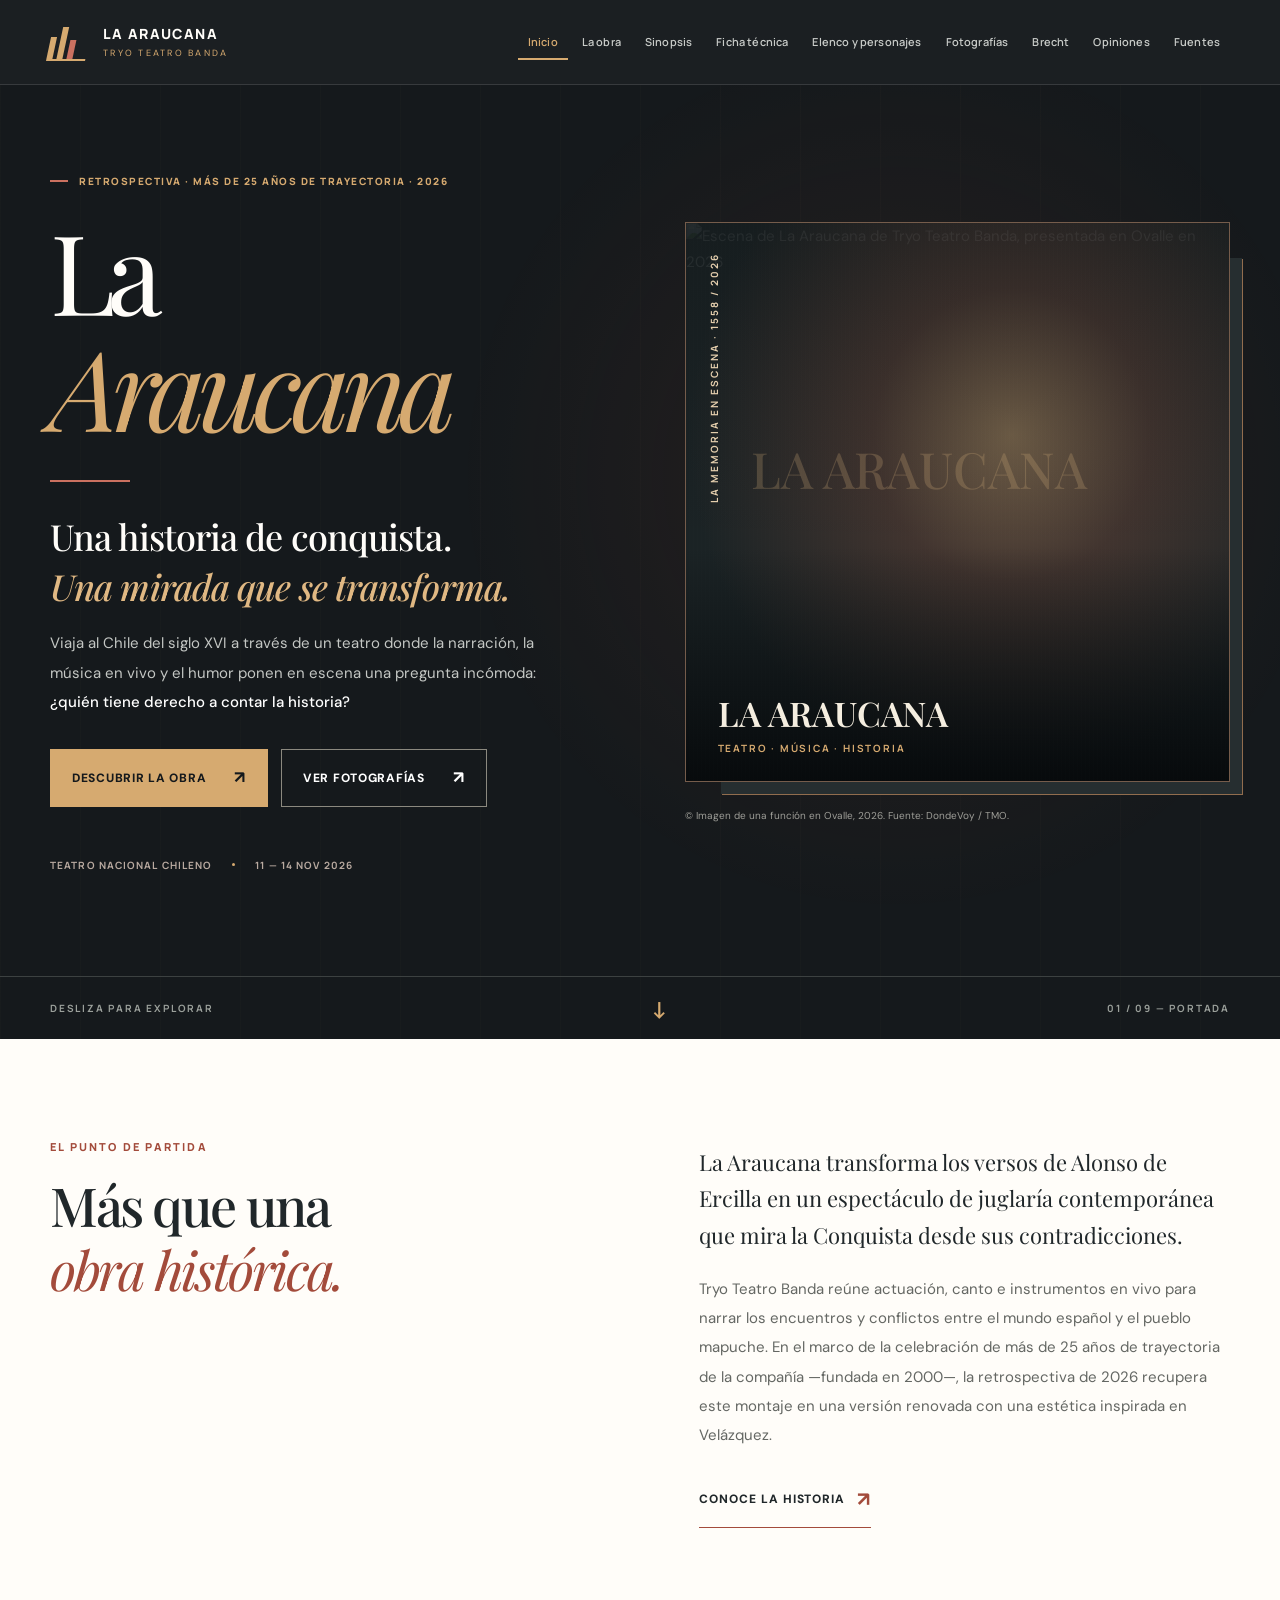
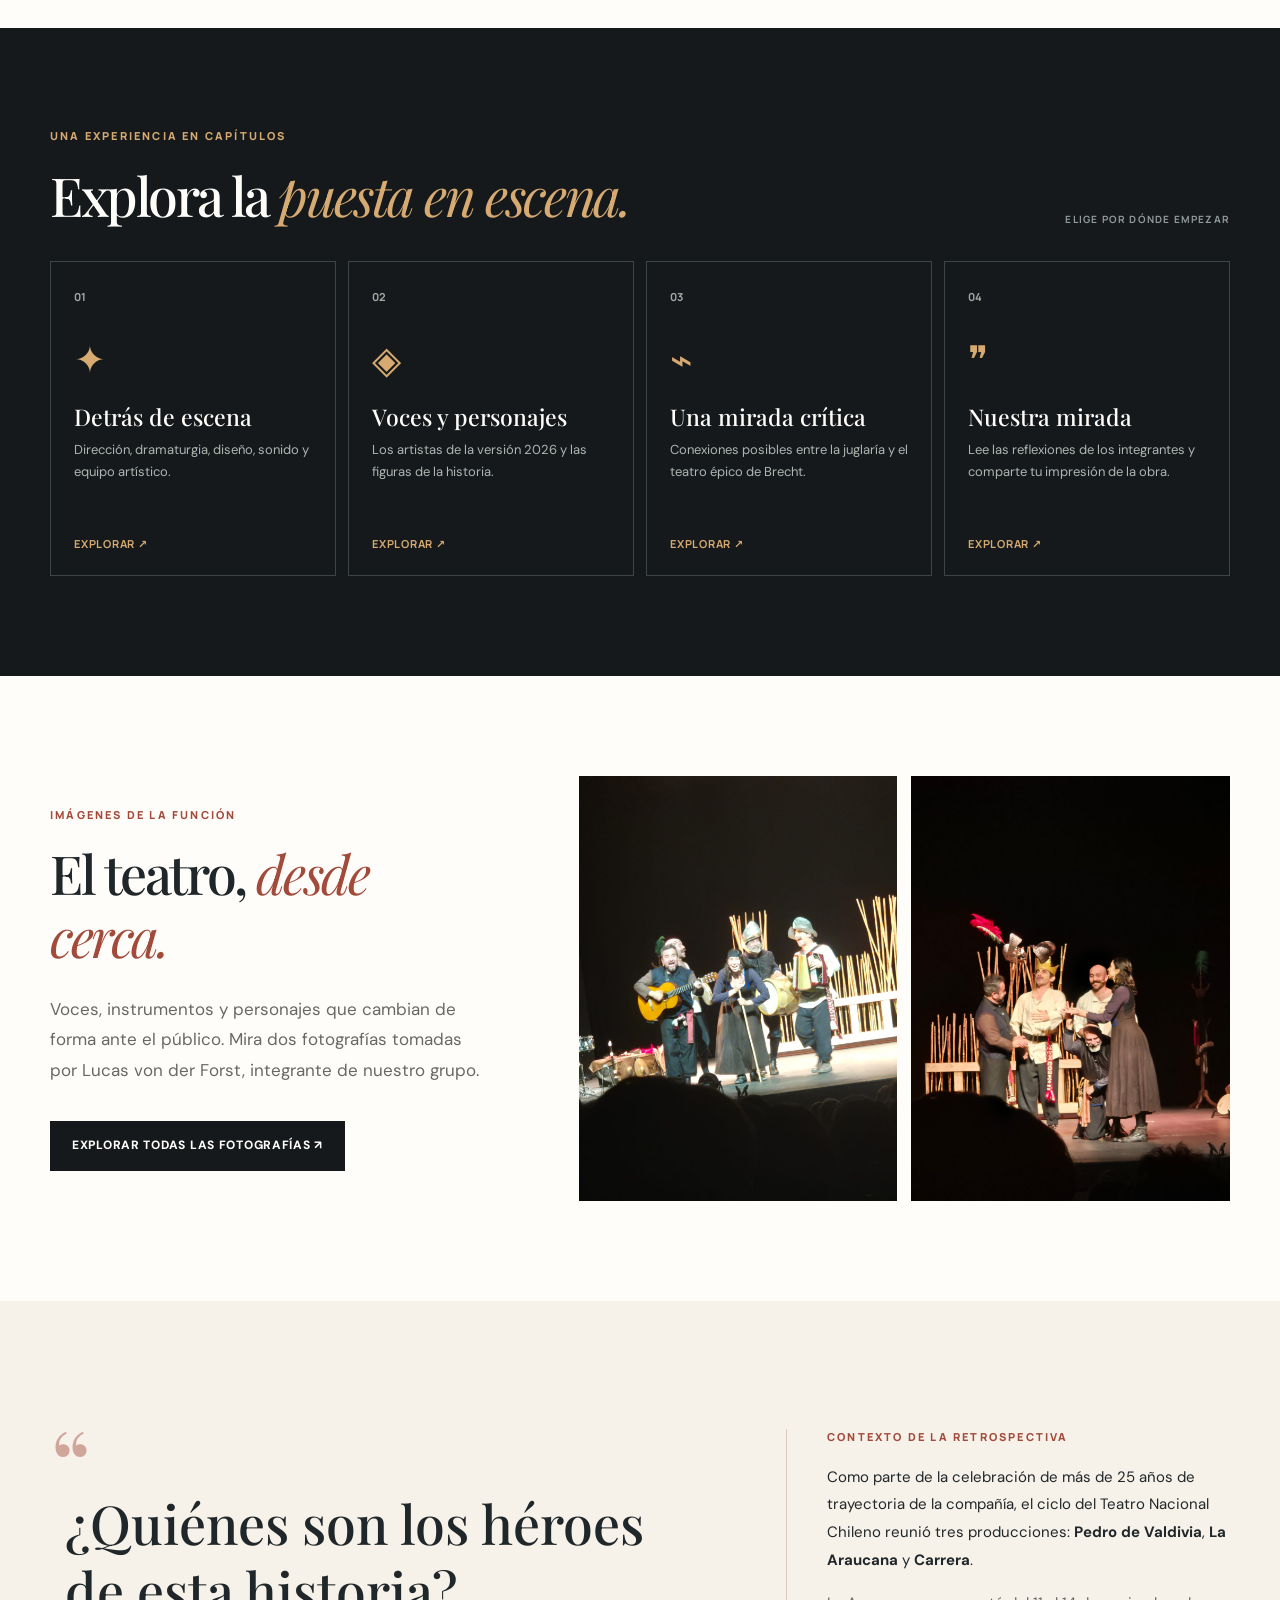
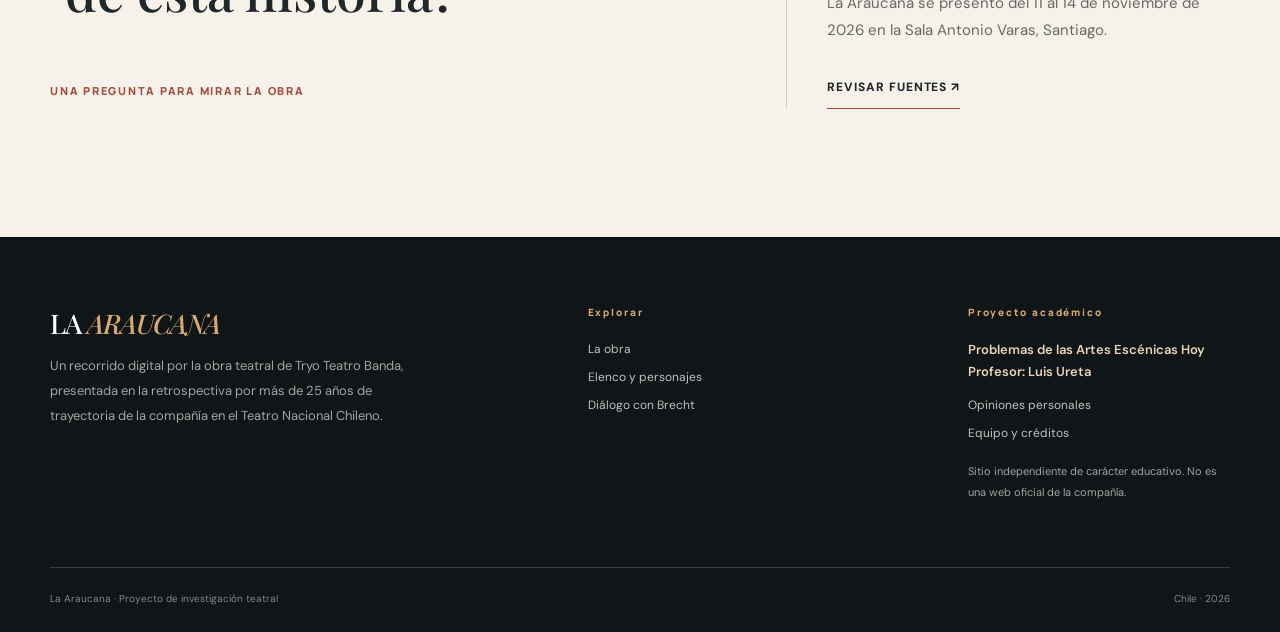
==== commit b20c15d0: "nav: mostrar nueva pestaña Sinopsis en index.html" ====
--- a/index.html
+++ b/index.html
@@ -18,7 +18,7 @@
     <div class="topbar-inner wrap">
       <a class="brand" href="index.html" aria-label="La Araucana, volver a inicio"><span class="mark" aria-hidden="true"><span></span><span></span><span></span></span><span class="brand-text"><strong>LA ARAUCANA</strong><small>TRYO TEATRO BANDA</small></span></a>
       <button class="menu-toggle" aria-label="Abrir navegación" aria-expanded="false" aria-controls="site-nav"><span></span><span></span><span></span></button>
-      <nav class="site-nav" id="site-nav" aria-label="Navegación principal"><a href="index.html" class="nav-link is-active">Inicio</a><a href="obra.html" class="nav-link ">La obra</a><a href="ficha.html" class="nav-link ">Ficha técnica</a><a href="elenco.html" class="nav-link ">Elenco y personajes</a><a href="galeria.html" class="nav-link ">Fotografías</a><a href="brecht.html" class="nav-link ">Brecht</a><a href="opiniones.html" class="nav-link ">Opiniones</a><a href="fuentes.html" class="nav-link ">Fuentes</a></nav>
+      <nav class="site-nav" id="site-nav" aria-label="Navegación principal"><a href="index.html" class="nav-link is-active">Inicio</a><a href="obra.html" class="nav-link ">La obra</a><a href="sinopsis.html" class="nav-link ">Sinopsis</a><a href="ficha.html" class="nav-link ">Ficha técnica</a><a href="elenco.html" class="nav-link ">Elenco y personajes</a><a href="galeria.html" class="nav-link ">Fotografías</a><a href="brecht.html" class="nav-link ">Brecht</a><a href="opiniones.html" class="nav-link ">Opiniones</a><a href="fuentes.html" class="nav-link ">Fuentes</a></nav>
     </div>
   </header>
   <main id="principal">
@@ -38,7 +38,7 @@
    <div class="art-corner">© Imagen de una función en Ovalle, 2026. Fuente: DondeVoy / TMO.</div>
   </div>
  </div>
- <div class="hero-bottom"><div class="wrap hero-bottom-inner"><span>DESLIZA PARA EXPLORAR</span><span class="scroll-arrow">↓</span><span>01 / 08 — PORTADA</span></div></div>
+ <div class="hero-bottom"><div class="wrap hero-bottom-inner"><span>DESLIZA PARA EXPLORAR</span><span class="scroll-arrow">↓</span><span>01 / 09 — PORTADA</span></div></div>
 </section>
 <section class="section section-light"><div class="wrap intro-grid"><div><div class="kicker">EL PUNTO DE PARTIDA</div><h2 class="display">Más que una<br><em>obra histórica.</em></h2></div><div><p class="lead">La Araucana transforma los versos de Alonso de Ercilla en un espectáculo de juglaría contemporánea que mira la Conquista desde sus contradicciones.</p><p>Tryo Teatro Banda reúne actuación, canto e instrumentos en vivo para narrar los encuentros y conflictos entre el mundo español y el pueblo mapuche. En el marco de la celebración de más de 25 años de trayectoria de la compañía —fundada en 2000—, la retrospectiva de 2026 recupera este montaje en una versión renovada con una estética inspirada en Velázquez.</p><a class="text-link" href="obra.html">Conoce la historia <span>↗</span></a></div></div></section>
 <section class="section section-dark"><div class="wrap"><div class="section-head"><div><div class="kicker gold">UNA EXPERIENCIA EN CAPÍTULOS</div><h2 class="display white">Explora la <em>puesta en escena.</em></h2></div><span class="side-note">ELIGE POR DÓNDE EMPEZAR</span></div><div class="feature-grid">
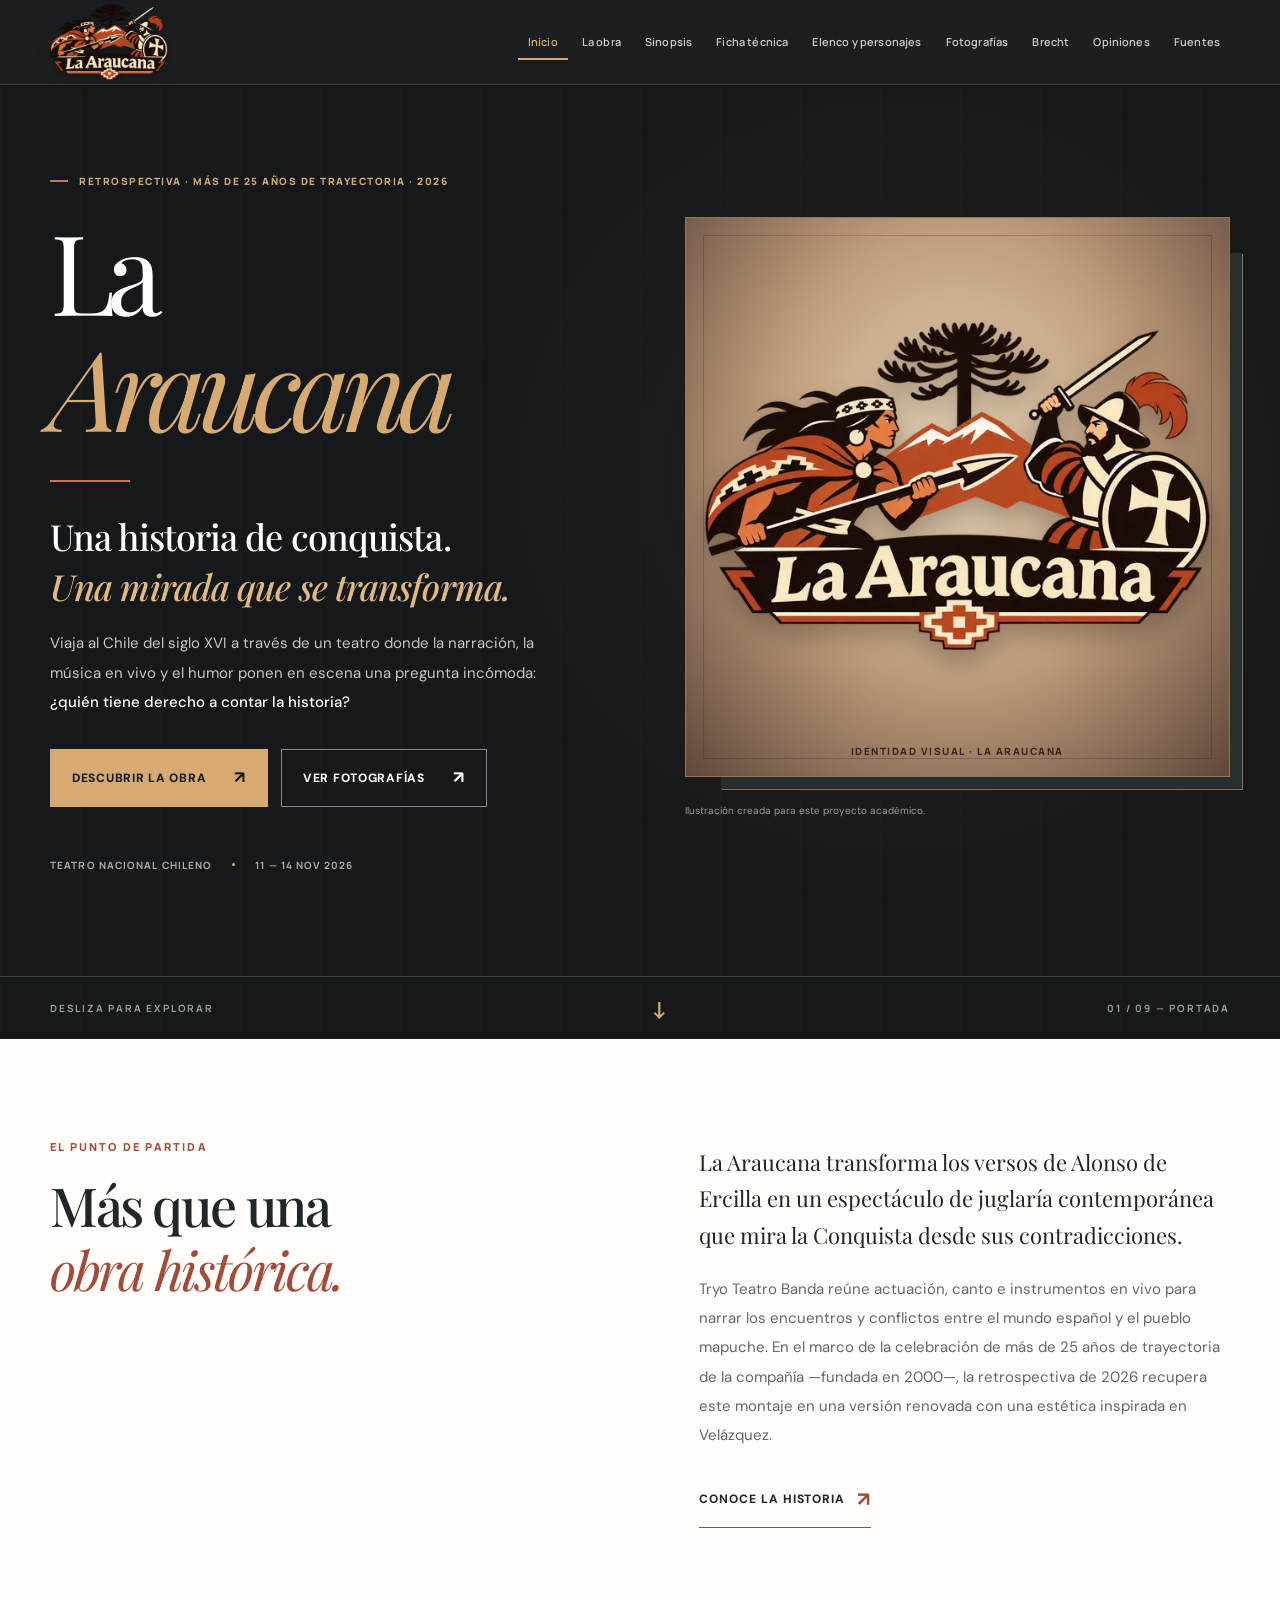
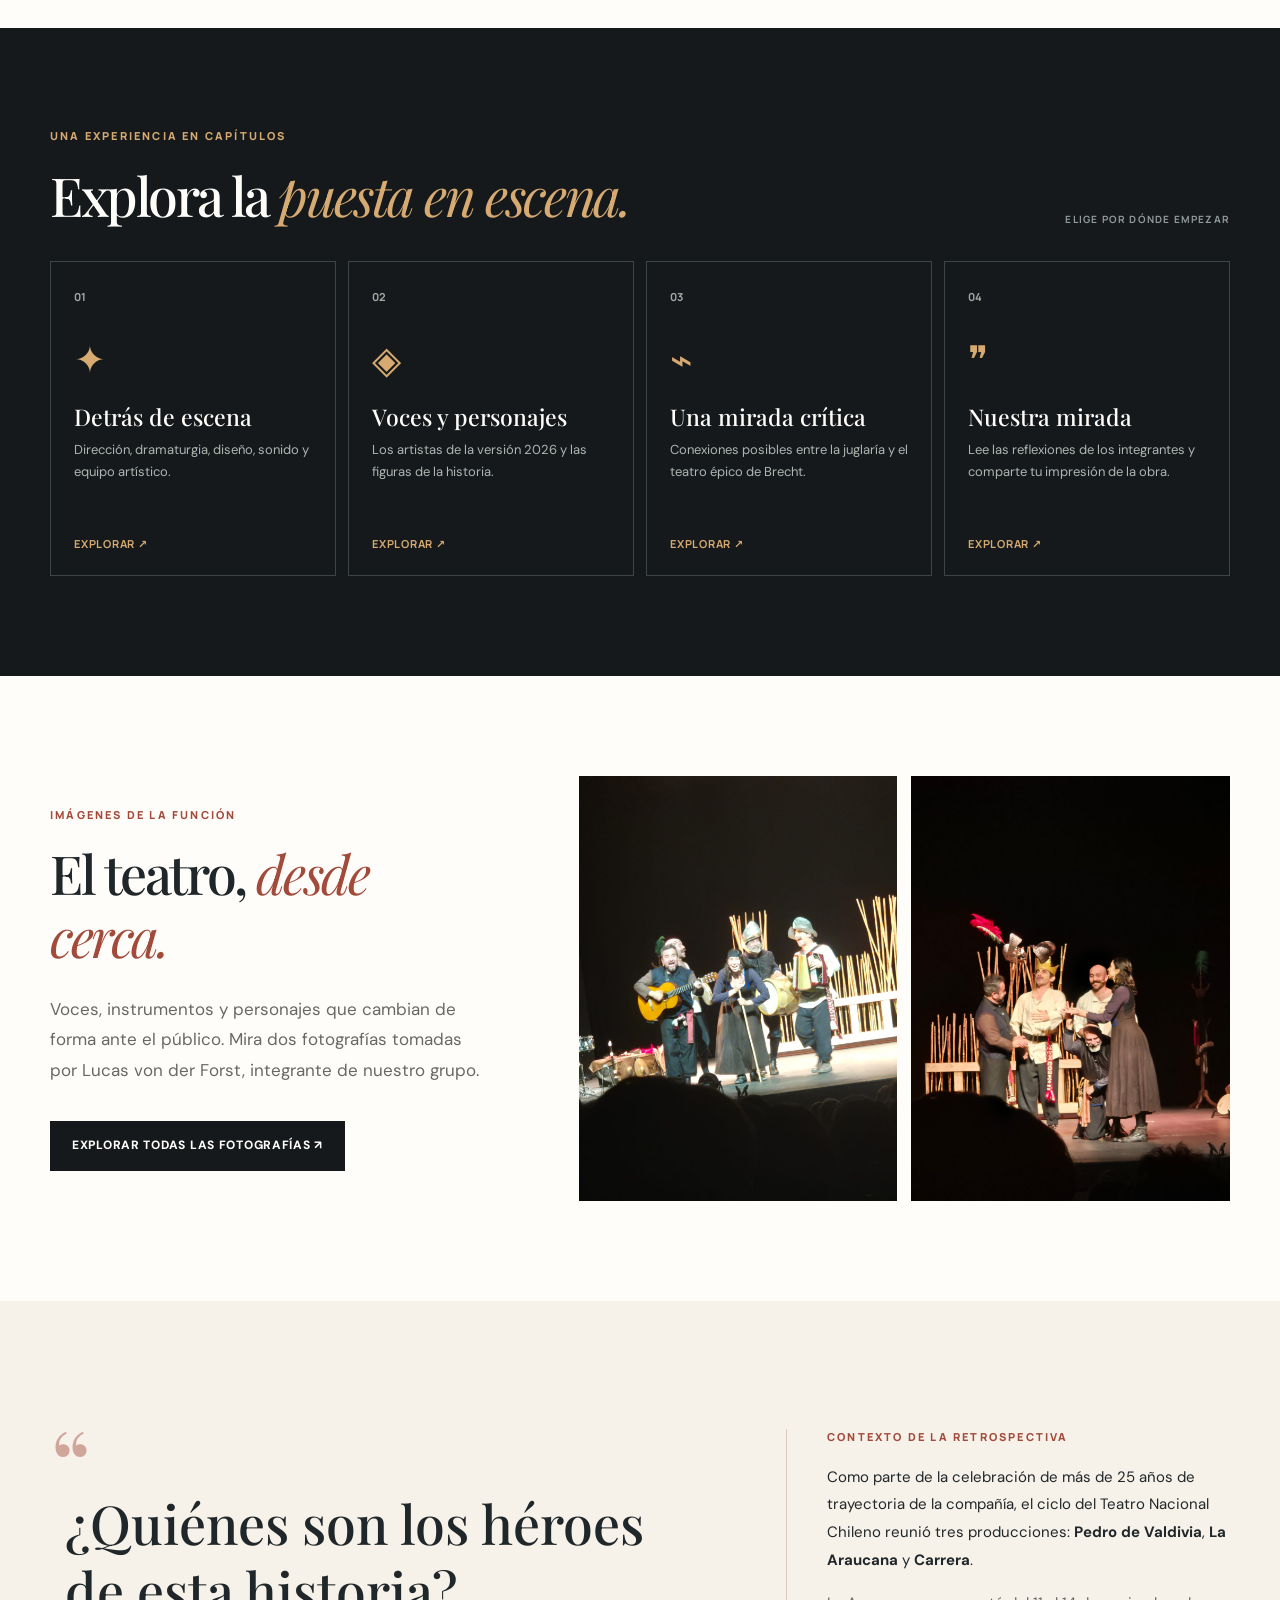
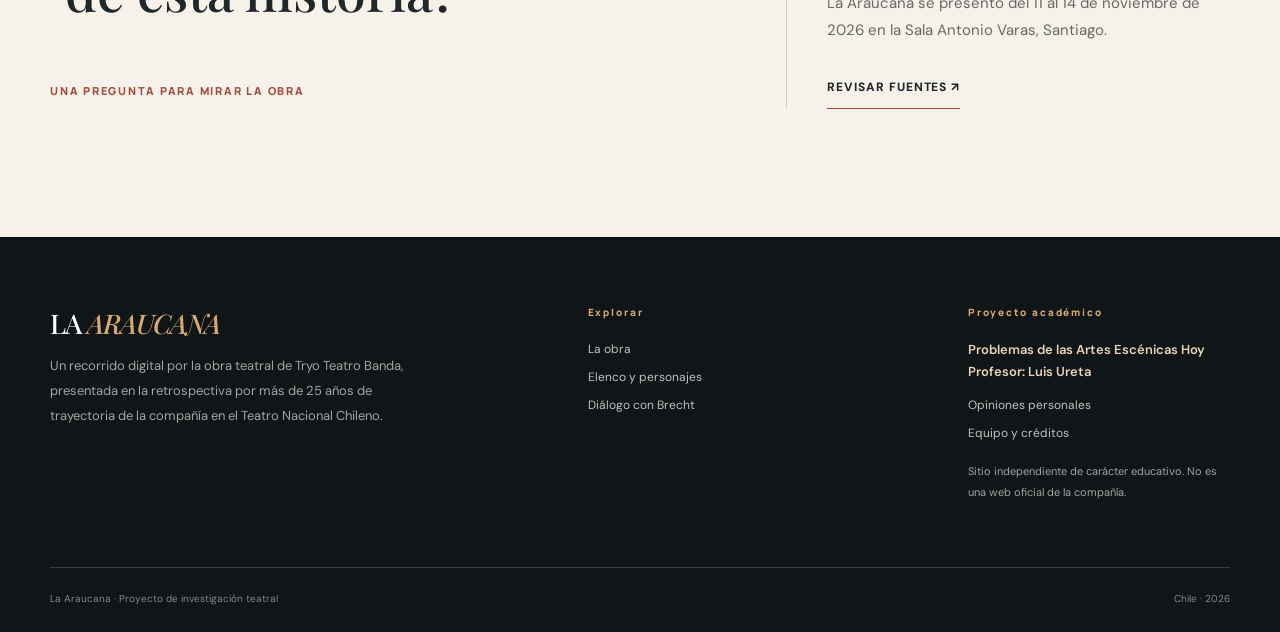
==== commit 4b55b443: "feat: integrar logo ilustrado en cabecera y portada responsive" ====
--- a/index.html
+++ b/index.html
@@ -16,7 +16,7 @@
   <a href="#principal" class="skip">Saltar al contenido</a>
   <header class="topbar">
     <div class="topbar-inner wrap">
-      <a class="brand" href="index.html" aria-label="La Araucana, volver a inicio"><span class="mark" aria-hidden="true"><span></span><span></span><span></span></span><span class="brand-text"><strong>LA ARAUCANA</strong><small>TRYO TEATRO BANDA</small></span></a>
+      <a class="brand" href="index.html" aria-label="La Araucana, volver a inicio"><img class="brand-logo" src="assets/logo-la-araucana.webp" alt="La Araucana" width="600" height="389" decoding="async"></a>
       <button class="menu-toggle" aria-label="Abrir navegación" aria-expanded="false" aria-controls="site-nav"><span></span><span></span><span></span></button>
       <nav class="site-nav" id="site-nav" aria-label="Navegación principal"><a href="index.html" class="nav-link is-active">Inicio</a><a href="obra.html" class="nav-link ">La obra</a><a href="sinopsis.html" class="nav-link ">Sinopsis</a><a href="ficha.html" class="nav-link ">Ficha técnica</a><a href="elenco.html" class="nav-link ">Elenco y personajes</a><a href="galeria.html" class="nav-link ">Fotografías</a><a href="brecht.html" class="nav-link ">Brecht</a><a href="opiniones.html" class="nav-link ">Opiniones</a><a href="fuentes.html" class="nav-link ">Fuentes</a></nav>
     </div>
@@ -33,9 +33,12 @@
    <div class="hero-actions"><a class="button button-gold" href="obra.html">Descubrir la obra <span aria-hidden="true">↗</span></a><a class="button button-outline" href="galeria.html">Ver fotografías <span aria-hidden="true">↗</span></a></div>
    <div class="hero-meta"><span>TEATRO NACIONAL CHILENO</span><span class="meta-divider"></span><span>11 — 14 NOV 2026</span></div>
   </div>
-  <div class="hero-art fade-up" style="--delay:150ms">
-   <div class="art-frame"><div class="art-grain"></div><img src="https://dondevoy.cl/storage/event-images/discovered/2026/06/a11fb6b6-598c-489b-8b5e-9c3e6ddb1957.jpg" loading="eager" alt="Escena de La Araucana de Tryo Teatro Banda, presentada en Ovalle en 2026" data-img-fallback><div class="art-overlay"></div><div class="art-vertical">LA MEMORIA EN ESCENA · 1558 / 2026</div><div class="art-caption">LA ARAUCANA <span>TEATRO · MÚSICA · HISTORIA</span></div></div>
-   <div class="art-corner">© Imagen de una función en Ovalle, 2026. Fuente: DondeVoy / TMO.</div>
+  <div class="hero-art fade-up hero-logo-art" style="--delay:150ms">
+   <div class="hero-logo-card">
+    <img src="assets/logo-la-araucana.webp" width="600" height="389" alt="Emblema de La Araucana: un guerrero mapuche frente a un conquistador español, con araucaria y cordillera" fetchpriority="high" decoding="async">
+    <span class="hero-logo-credit">IDENTIDAD VISUAL · LA ARAUCANA</span>
+   </div>
+   <p class="art-corner">Ilustración creada para este proyecto académico.</p>
   </div>
  </div>
  <div class="hero-bottom"><div class="wrap hero-bottom-inner"><span>DESLIZA PARA EXPLORAR</span><span class="scroll-arrow">↓</span><span>01 / 09 — PORTADA</span></div></div>
--- a/css/styles.css
+++ b/css/styles.css
@@ -77,3 +77,12 @@
 @media(max-width:560px){.team-grid{grid-template-columns:1fr}.group-reviews .published-review h3{font-size:25px}}
 .shared-comments-shell{margin-top:34px;background:var(--white);border:1px solid var(--border);padding:36px}.shared-comments-heading{display:flex;align-items:center;gap:14px}.shared-comments-heading h3{font:500 27px/1.25 var(--font-heading);margin:4px 0 0}.comment-eyebrow{font:800 10px var(--font-display);color:var(--red);letter-spacing:.16em}.comments-explainer{font-size:14px;color:#4a4c49;max-width:760px;margin:18px 0 20px}.comment-system-status{font-size:13px;color:#5c5a54;background:#f4ebdf;border-left:3px solid var(--gold);padding:13px 16px;margin:0 0 20px}.comment-system-status[data-state="error"]{border-left-color:var(--red);color:#7d3426}.disqus-embed{min-height:120px}.comments-privacy{font-size:12px;color:var(--muted);margin:22px 0 0;border-top:1px solid var(--border);padding-top:16px}
 @media(max-width:750px){.shared-comments-shell{padding:24px 18px}.shared-comments-heading h3{font-size:23px}}
+
+/* BRANDING: emblema ilustrado transparente */
+.brand-logo{display:block;width:118px;height:auto;max-height:76px;object-fit:contain;filter:drop-shadow(0 2px 7px rgba(0,0,0,.25))}
+.hero-logo-card{height:560px;position:relative;display:flex;align-items:center;justify-content:center;padding:26px 19px 48px;overflow:hidden;border:1px solid #927457;background:radial-gradient(ellipse at 50% 42%,#e8d6b9 0%,#bd9c7b 50%,#60473a 100%);box-shadow:24px 24px 0 -12px #262e30,25px 25px 0 -12px #916d4e}
+.hero-logo-card:before{content:"";position:absolute;inset:17px;border:1px solid rgba(42,29,25,.24);pointer-events:none}
+.hero-logo-card img{position:relative;z-index:1;display:block;width:100%;max-width:515px;max-height:95%;height:auto;object-fit:contain;filter:drop-shadow(0 12px 12px rgba(29,21,19,.28))}
+.hero-logo-credit{position:absolute;bottom:18px;left:20px;right:20px;text-align:center;color:#38251d;font:800 10px/1.4 var(--font-display);letter-spacing:.15em;z-index:2}
+@media(max-width:850px){.brand-logo{width:100px;max-height:63px}.hero-logo-card{height:425px}}
+@media(max-width:560px){.brand-logo{width:88px;max-height:56px}.hero-logo-card{height:320px;padding:16px 12px 39px}.hero-logo-card:before{inset:10px}.hero-logo-credit{font-size:8px;bottom:12px;letter-spacing:.1em}}
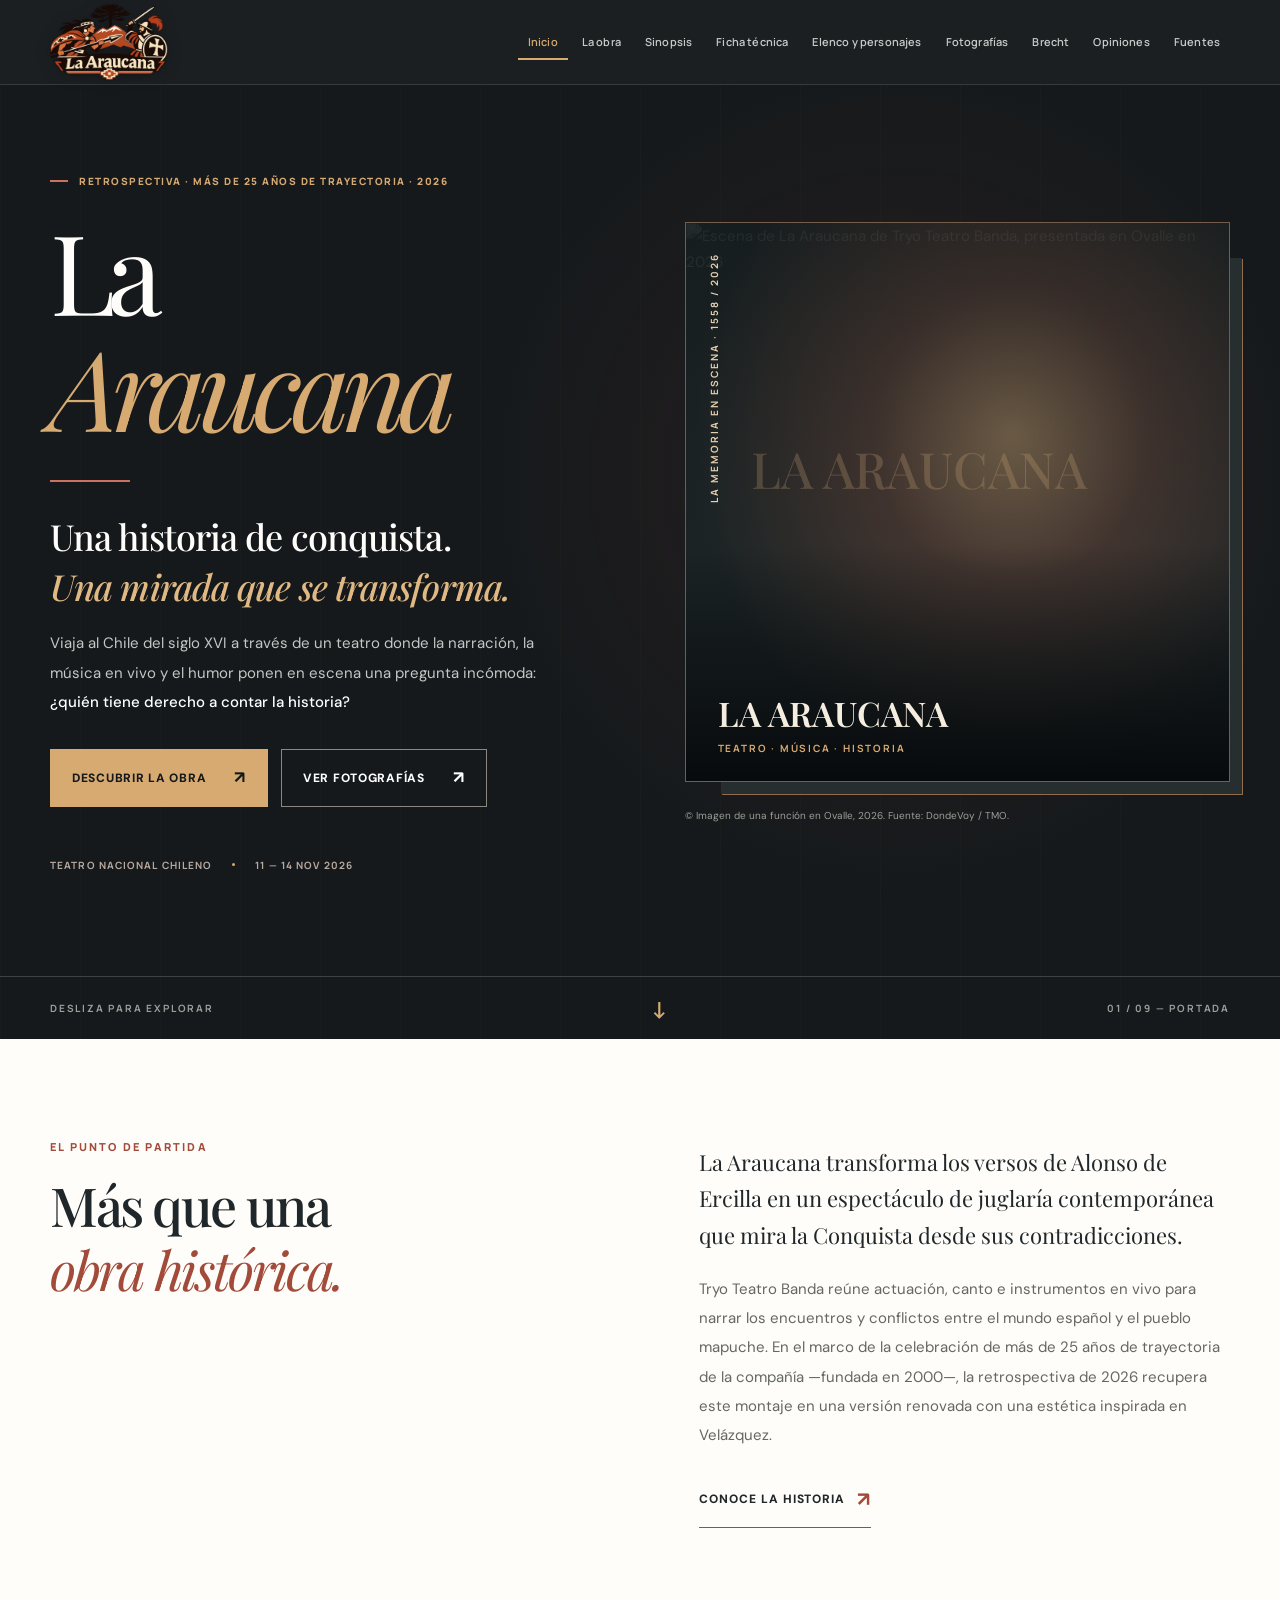
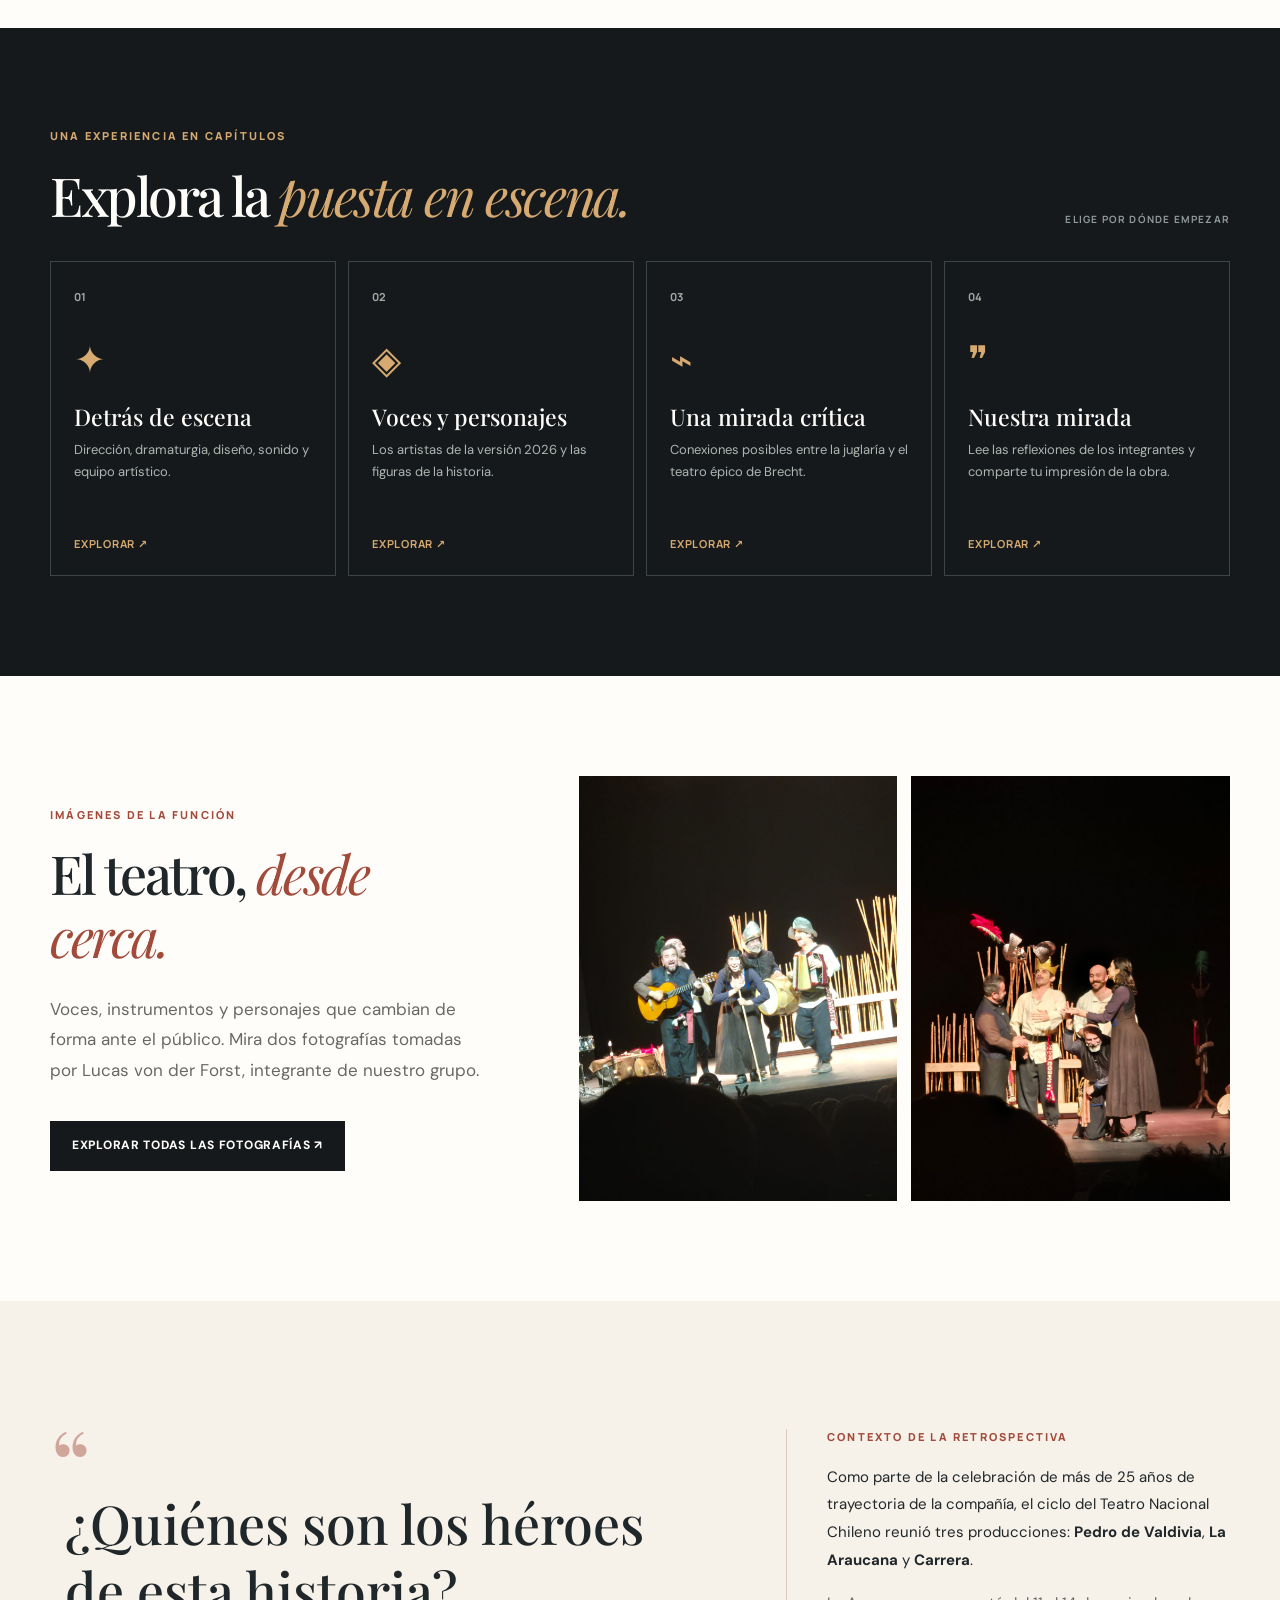
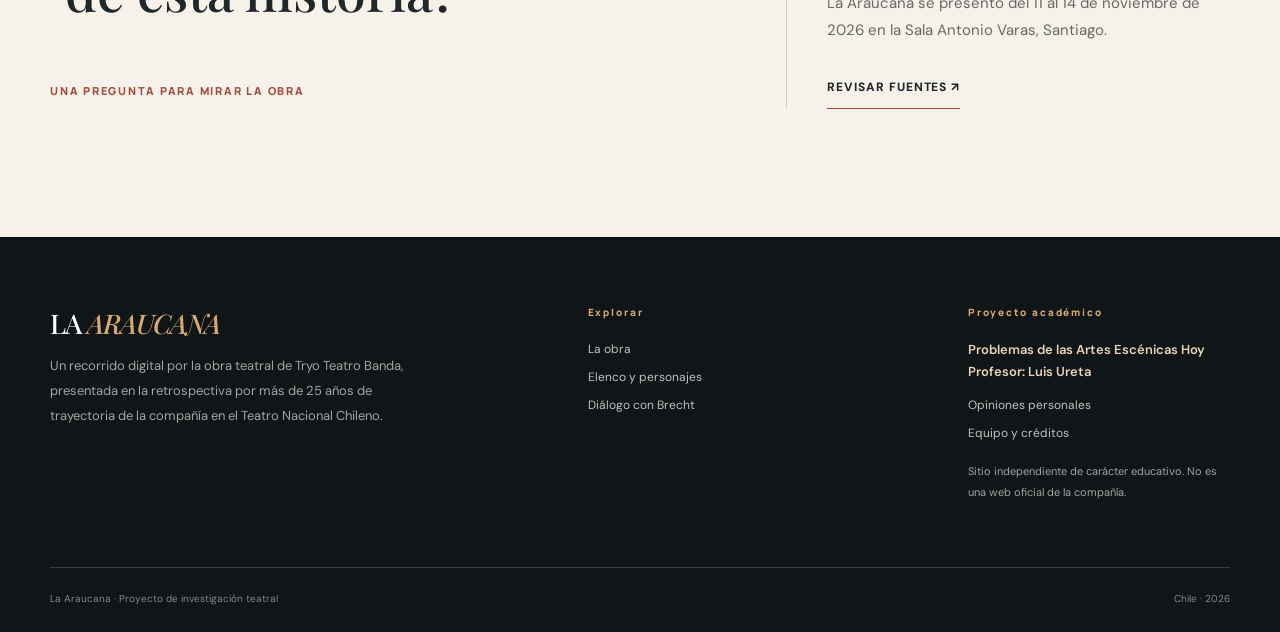
==== commit 83d1c395: "fix: restaurar fotografía destacada manteniendo el logo solo en encabezado" ====
--- a/index.html
+++ b/index.html
@@ -33,12 +33,9 @@
    <div class="hero-actions"><a class="button button-gold" href="obra.html">Descubrir la obra <span aria-hidden="true">↗</span></a><a class="button button-outline" href="galeria.html">Ver fotografías <span aria-hidden="true">↗</span></a></div>
    <div class="hero-meta"><span>TEATRO NACIONAL CHILENO</span><span class="meta-divider"></span><span>11 — 14 NOV 2026</span></div>
   </div>
-  <div class="hero-art fade-up hero-logo-art" style="--delay:150ms">
-   <div class="hero-logo-card">
-    <img src="assets/logo-la-araucana.webp" width="600" height="389" alt="Emblema de La Araucana: un guerrero mapuche frente a un conquistador español, con araucaria y cordillera" fetchpriority="high" decoding="async">
-    <span class="hero-logo-credit">IDENTIDAD VISUAL · LA ARAUCANA</span>
-   </div>
-   <p class="art-corner">Ilustración creada para este proyecto académico.</p>
+  <div class="hero-art fade-up" style="--delay:150ms">
+   <div class="art-frame"><div class="art-grain"></div><img src="https://dondevoy.cl/storage/event-images/discovered/2026/06/a11fb6b6-598c-489b-8b5e-9c3e6ddb1957.jpg" loading="eager" alt="Escena de La Araucana de Tryo Teatro Banda, presentada en Ovalle en 2026" data-img-fallback><div class="art-overlay"></div><div class="art-vertical">LA MEMORIA EN ESCENA · 1558 / 2026</div><div class="art-caption">LA ARAUCANA <span>TEATRO · MÚSICA · HISTORIA</span></div></div>
+   <div class="art-corner">© Imagen de una función en Ovalle, 2026. Fuente: DondeVoy / TMO.</div>
   </div>
  </div>
  <div class="hero-bottom"><div class="wrap hero-bottom-inner"><span>DESLIZA PARA EXPLORAR</span><span class="scroll-arrow">↓</span><span>01 / 09 — PORTADA</span></div></div>
